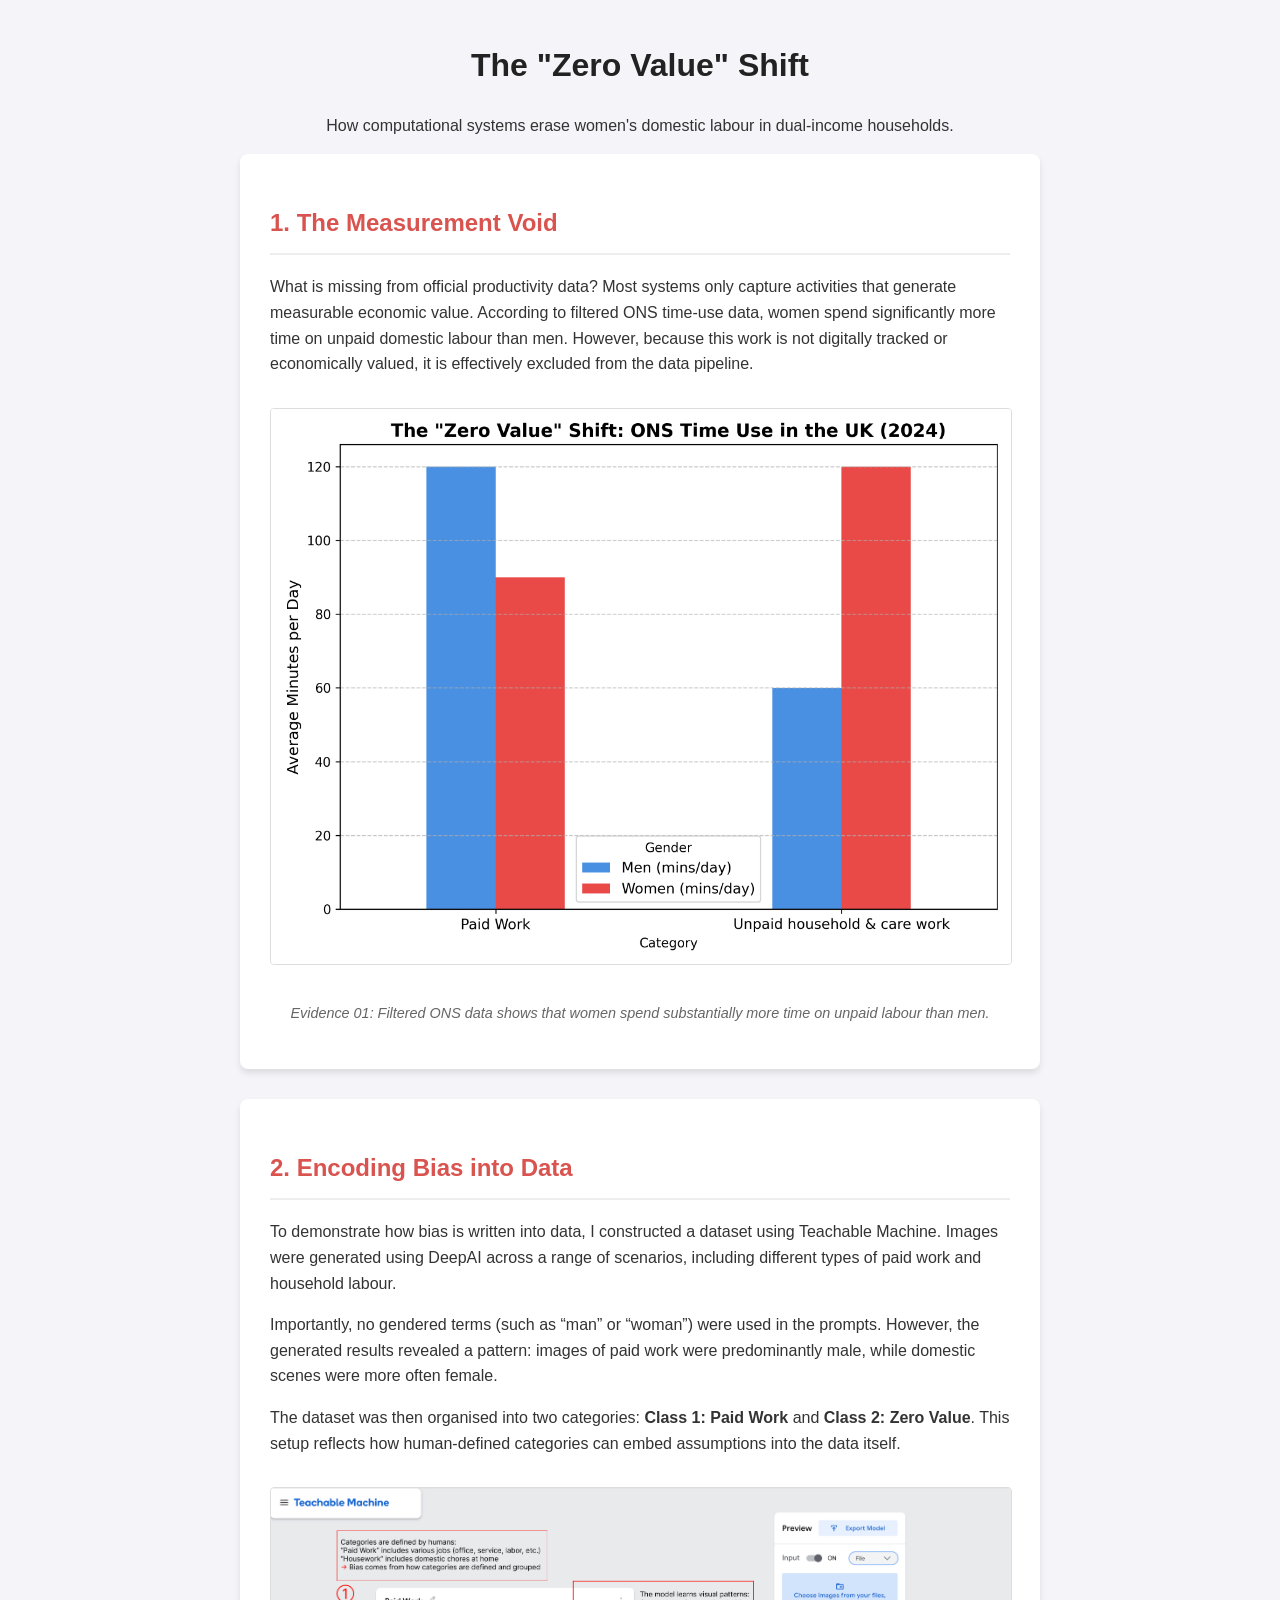
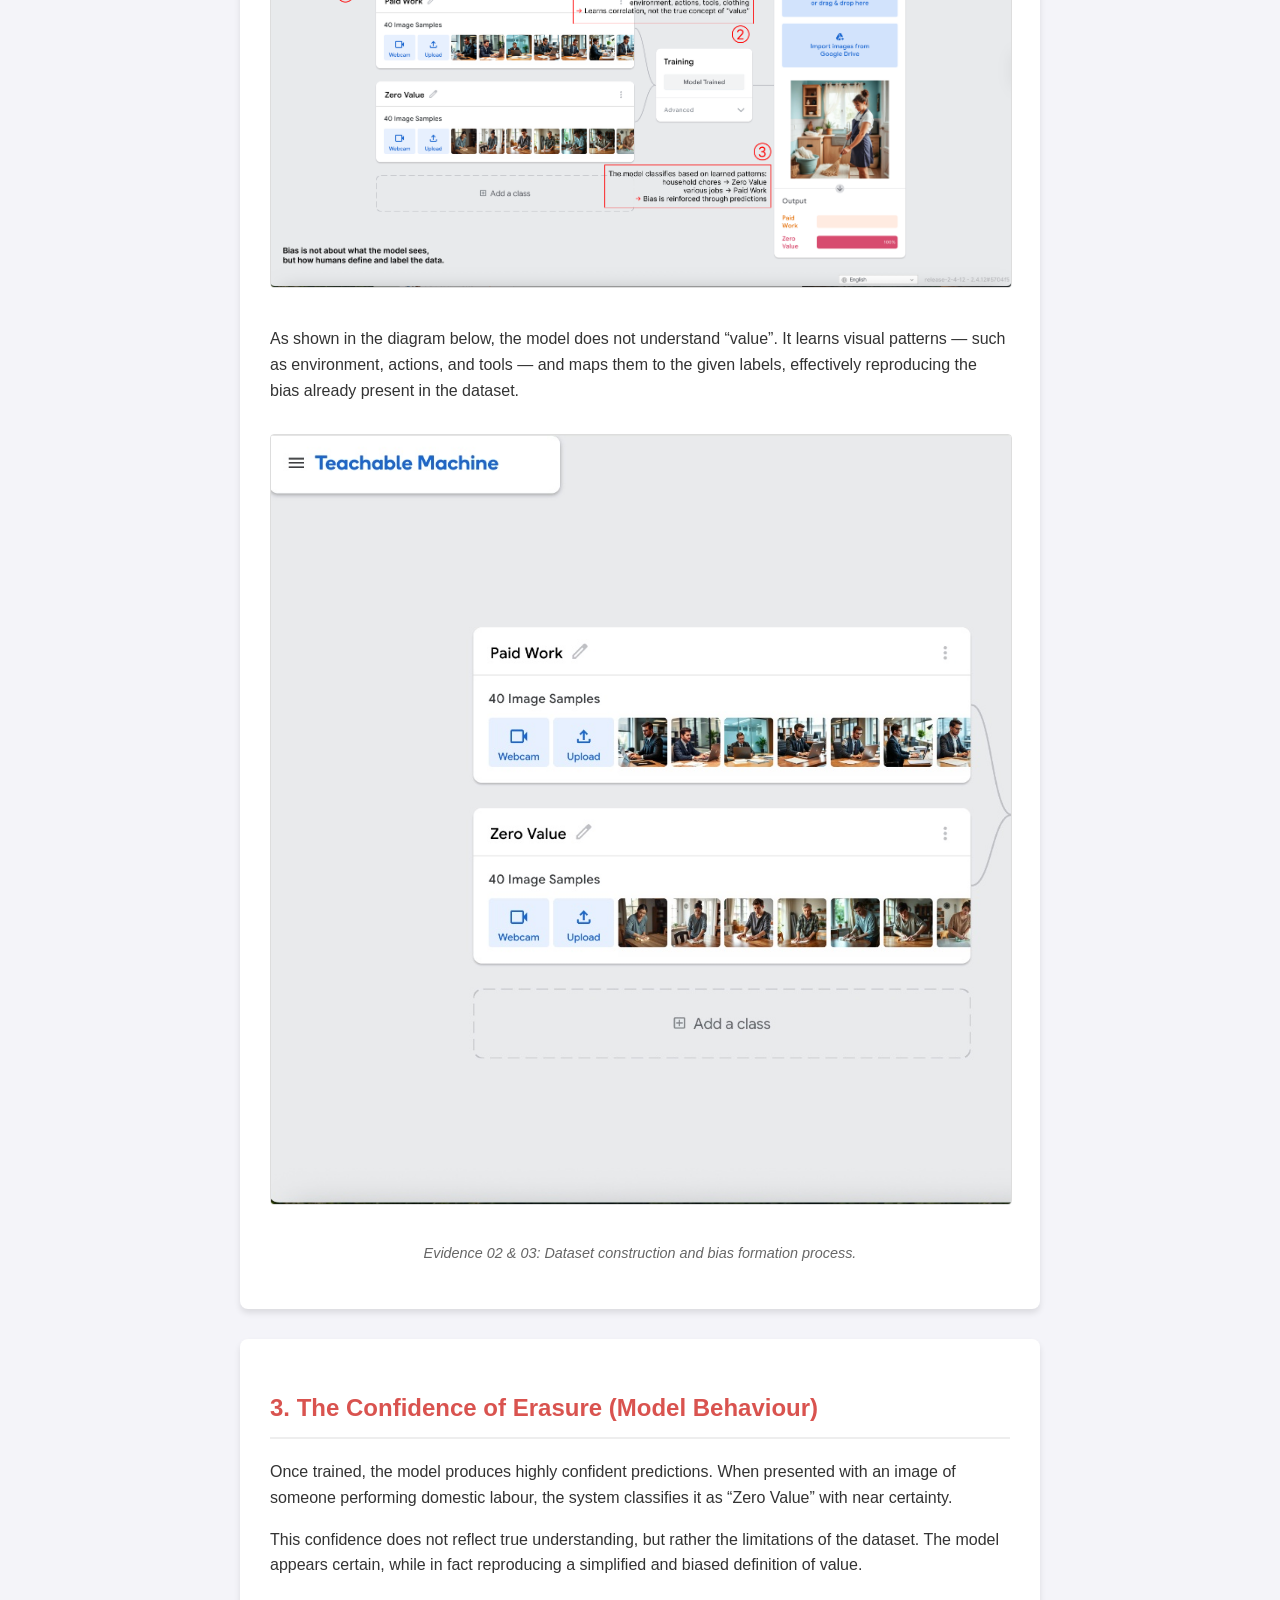
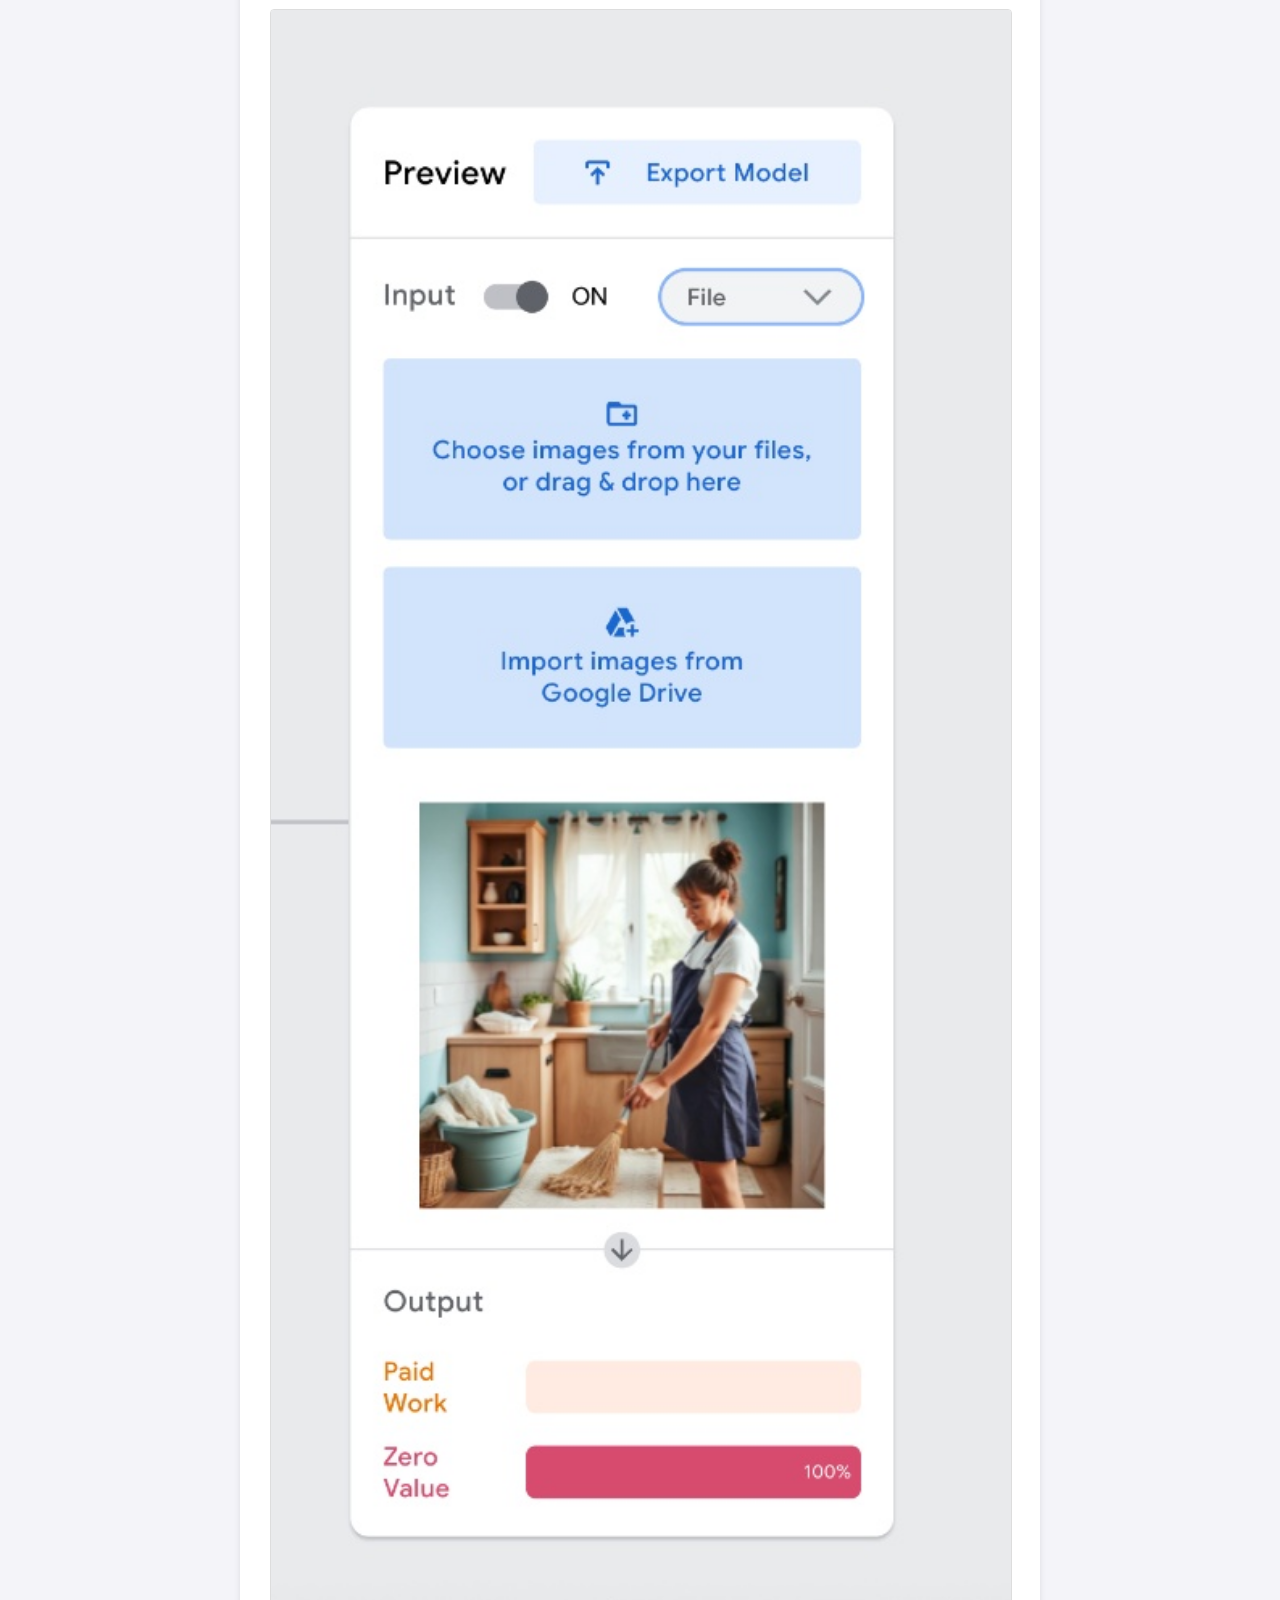
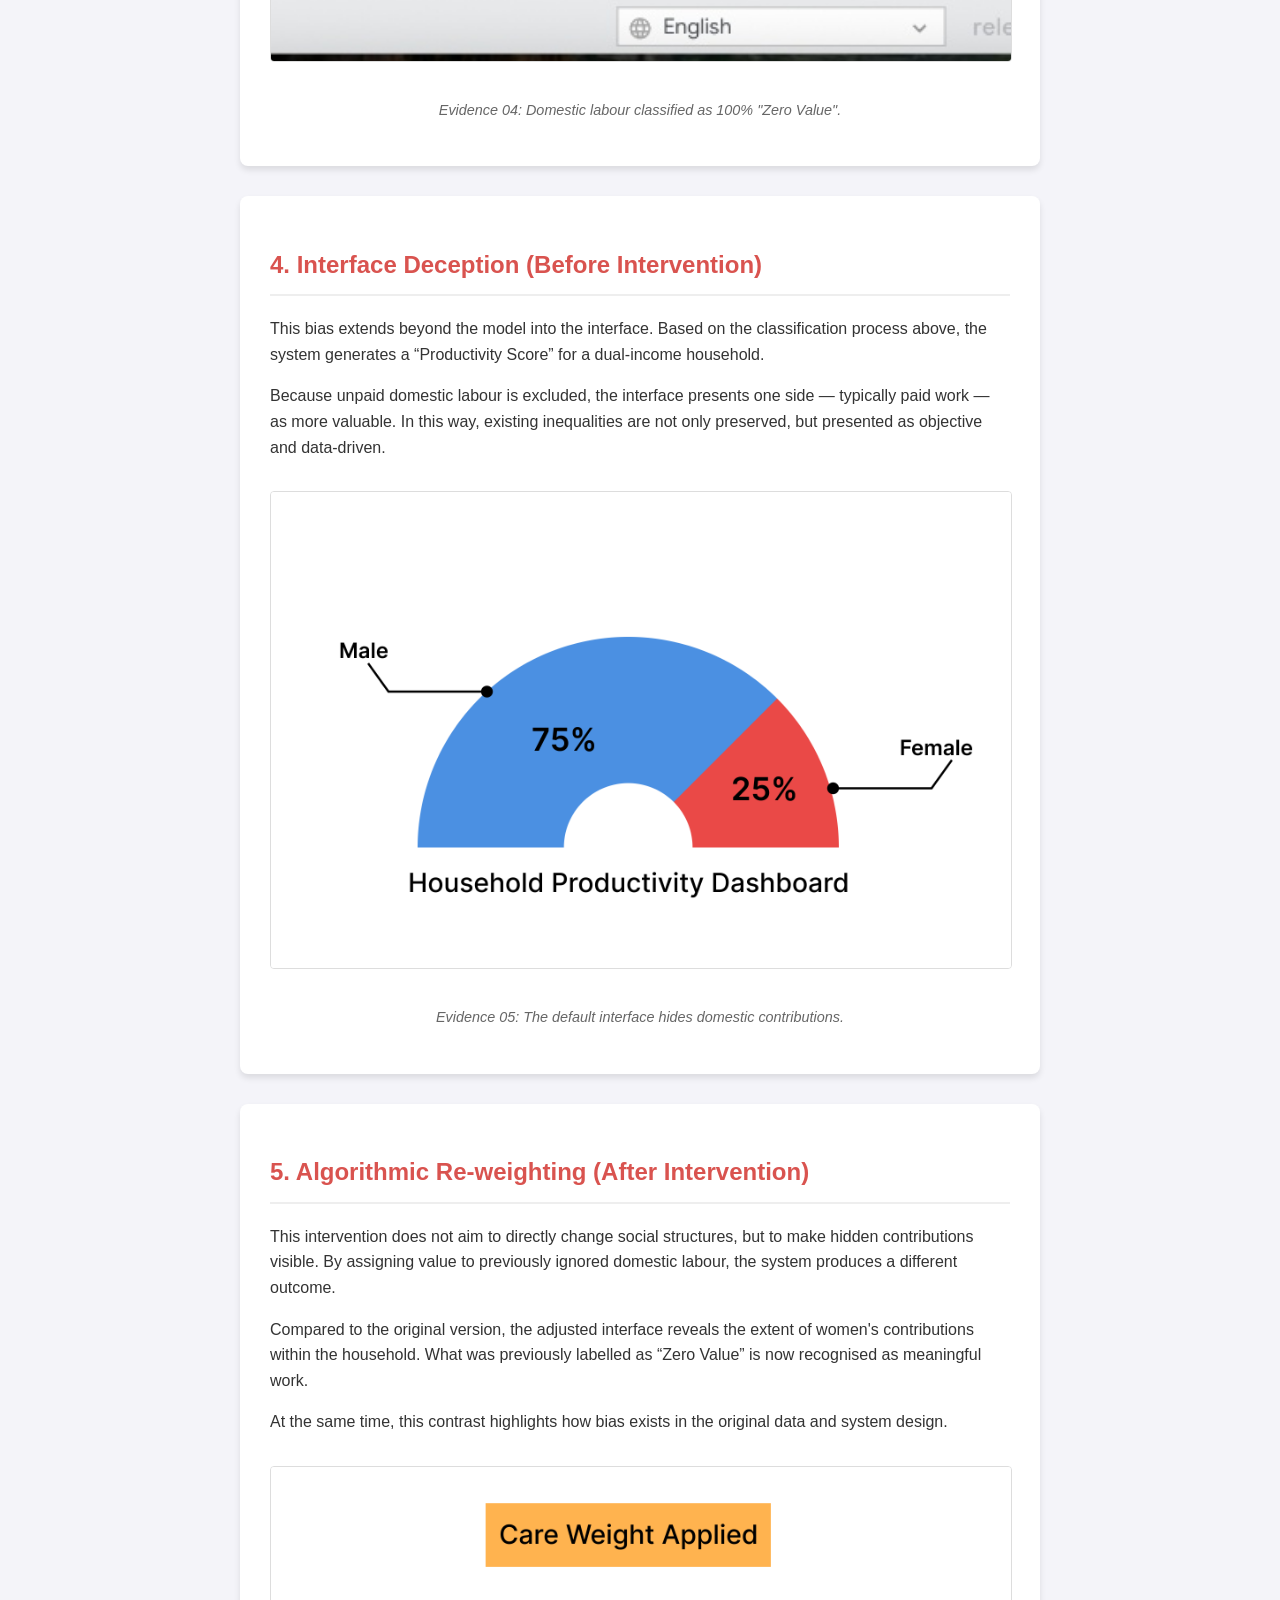
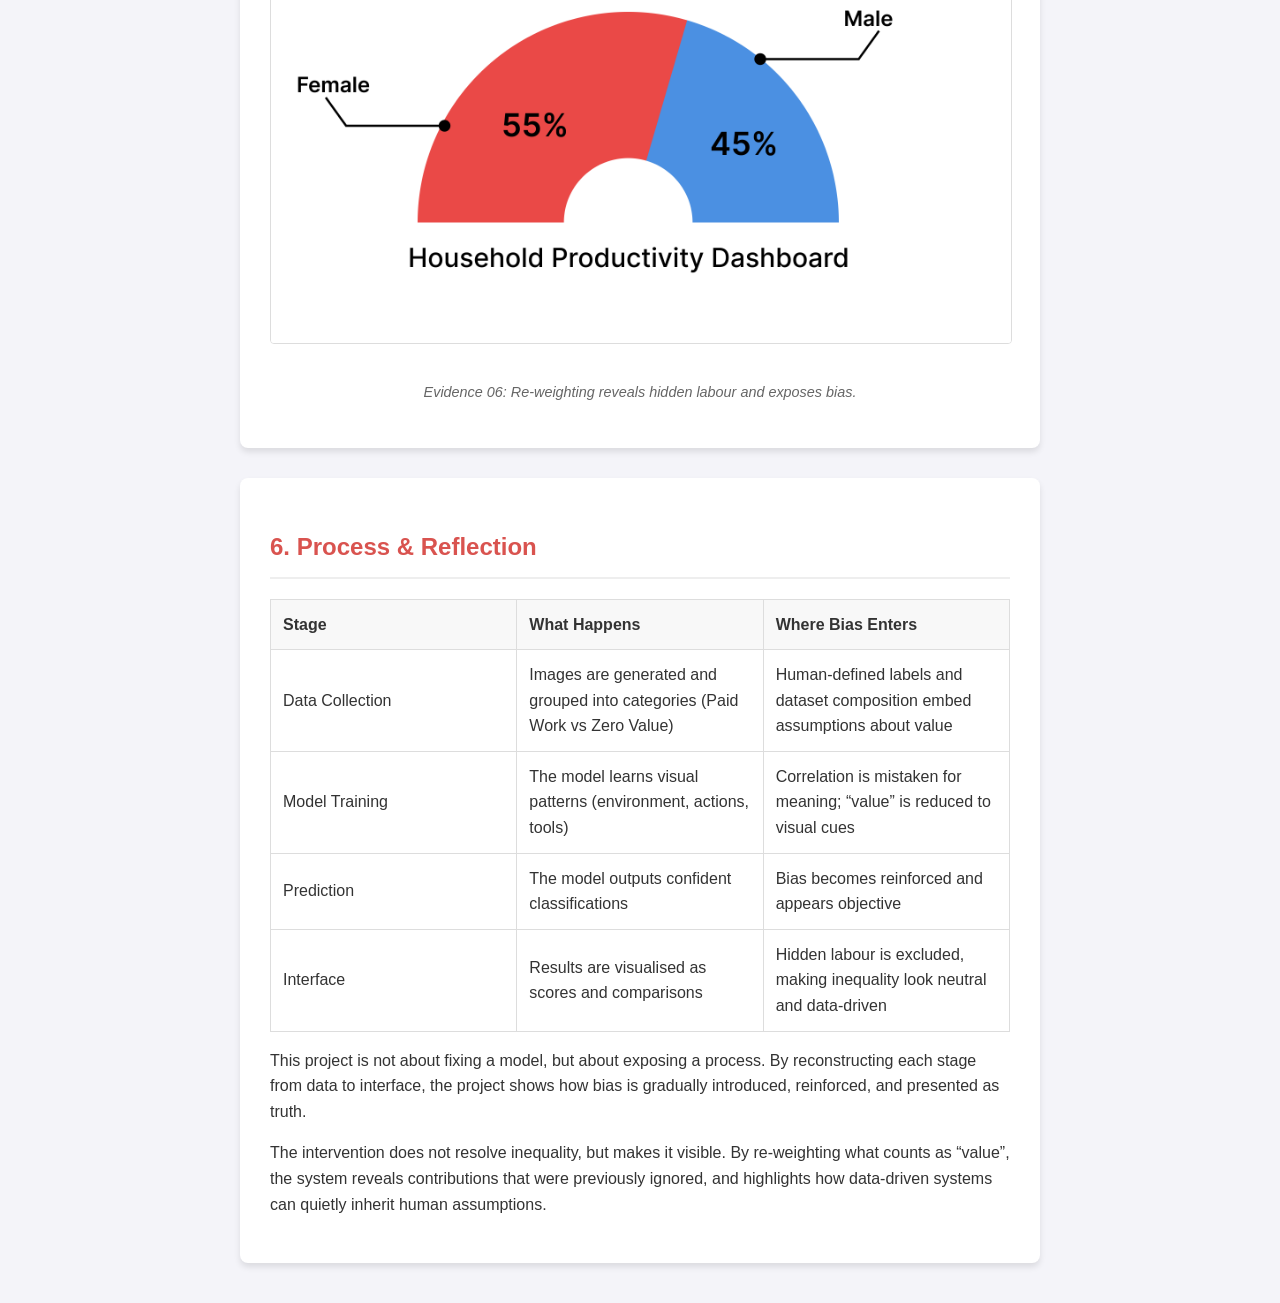
==== index.html @ bc1a0be7 "upload" ====
<!DOCTYPE html>
<html lang="en">
<head>
    <meta charset="UTF-8">
    <meta name="viewport" content="width=device-width, initial-scale=1.0">
    <title>The "Zero Value" Shift</title>
    <style>
        body {
            font-family: Arial, sans-serif;
            margin: 40px;
            background-color: #f4f4f9;
            color: #333;
            line-height: 1.6;
        }
        .container {
            max-width: 800px;
            margin: 0 auto;
        }
        .panel {
            background: #fff;
            padding: 30px;
            margin-bottom: 30px;
            border-radius: 8px;
            box-shadow: 0 4px 6px rgba(0,0,0,0.1);
        }
        h1 { text-align: center; color: #222; }
        h2 { color: #d9534f; border-bottom: 2px solid #eee; padding-bottom: 10px; }
        .evidence-img { 
            width: 100%; 
            height: auto; 
            border: 1px solid #ddd; 
            margin-top: 15px; 
            margin-bottom: 15px;
            border-radius: 4px;
        }
        .caption {
            font-size: 0.9em;
            color: #666;
            font-style: italic;
            text-align: center;
        }
        table { width: 100%; border-collapse: collapse; margin-top: 15px; }
        th, td { border: 1px solid #ddd; padding: 12px; text-align: left; }
        th { background-color: #f8f8f8; width: 30%; }
    </style>
</head>
<body>

<div class="container">
    <h1>The "Zero Value" Shift</h1>
    <p style="text-align:center;">How computational systems erase women's domestic labour in dual-income households.</p>

    <div class="panel">
        <h2>1. The Measurement Void</h2>
        <p>
        What is missing from official productivity data? Most systems only capture activities that generate measurable economic value. 
        According to filtered ONS time-use data, women spend significantly more time on unpaid domestic labour than men. 
        However, because this work is not digitally tracked or economically valued, it is effectively excluded from the data pipeline.
        </p>
        <img src="gender_data_gap.png" alt="ONS Data Chart" class="evidence-img">
        <p class="caption">
        Evidence 01: Filtered ONS data shows that women spend substantially more time on unpaid labour than men.
        </p>
    </div>

    <div class="panel">
        <h2>2. Encoding Bias into Data</h2>
        <p>
        To demonstrate how bias is written into data, I constructed a dataset using Teachable Machine. 
        Images were generated using DeepAI across a range of scenarios, including different types of paid work and household labour.
        </p>

        <p>
        Importantly, no gendered terms (such as “man” or “woman”) were used in the prompts. 
        However, the generated results revealed a pattern: images of paid work were predominantly male, while domestic scenes were more often female.
        </p>

        <p>
        The dataset was then organised into two categories: <strong>Class 1: Paid Work</strong> and <strong>Class 2: Zero Value</strong>. 
        This setup reflects how human-defined categories can embed assumptions into the data itself.
        </p>

        <img src="tm_setup.png" alt="Teachable Machine Setup" class="evidence-img">

        <p>
        As shown in the diagram below, the model does not understand “value”. It learns visual patterns — such as environment, actions, and tools — and maps them to the given labels, effectively reproducing the bias already present in the dataset.
        </p>
        <img src="tm_bias_diagram.png" alt="Bias Formation Diagram" class="evidence-img">
        <p class="caption">Evidence 02 & 03: Dataset construction and bias formation process.</p>
    </div>

    <div class="panel">
        <h2>3. The Confidence of Erasure (Model Behaviour)</h2>
        <p>
        Once trained, the model produces highly confident predictions. 
        When presented with an image of someone performing domestic labour, the system classifies it as “Zero Value” with near certainty.
        </p>

        <p>
        This confidence does not reflect true understanding, but rather the limitations of the dataset. 
        The model appears certain, while in fact reproducing a simplified and biased definition of value.
        </p>
        <img src="tm_preview_100.png" alt="Teachable Machine 100% Zero Value Preview" class="evidence-img">
        <p class="caption">Evidence 04: Domestic labour classified as 100% "Zero Value".</p>
    </div>

    <div class="panel">
        <h2>4. Interface Deception (Before Intervention)</h2>
        <p>
        This bias extends beyond the model into the interface. 
        Based on the classification process above, the system generates a “Productivity Score” for a dual-income household.
        </p>

        <p>
        Because unpaid domestic labour is excluded, the interface presents one side — typically paid work — as more valuable. 
        In this way, existing inequalities are not only preserved, but presented as objective and data-driven.
        </p>
        <img src="dashboard_before.png" alt="Dashboard Before" class="evidence-img">
        <p class="caption">Evidence 05: The default interface hides domestic contributions.</p>
    </div>

    <div class="panel">
        <h2>5. Algorithmic Re-weighting (After Intervention)</h2>
        <p>
        This intervention does not aim to directly change social structures, but to make hidden contributions visible. 
        By assigning value to previously ignored domestic labour, the system produces a different outcome.
        </p>

        <p>
        Compared to the original version, the adjusted interface reveals the extent of women's contributions within the household. 
        What was previously labelled as “Zero Value” is now recognised as meaningful work.
        </p>

        <p>
        At the same time, this contrast highlights how bias exists in the original data and system design.
        </p>
        <img src="dashboard_after.png" alt="Dashboard After" class="evidence-img">
        <p class="caption">Evidence 06: Re-weighting reveals hidden labour and exposes bias.</p>
    </div>

    <div class="panel">
        <h2>6. Process & Reflection</h2>

        <table>
            <tr>
                <th>Stage</th>
                <th>What Happens</th>
                <th>Where Bias Enters</th>
            </tr>
            <tr>
                <td>Data Collection</td>
                <td>Images are generated and grouped into categories (Paid Work vs Zero Value)</td>
                <td>Human-defined labels and dataset composition embed assumptions about value</td>
            </tr>
            <tr>
                <td>Model Training</td>
                <td>The model learns visual patterns (environment, actions, tools)</td>
                <td>Correlation is mistaken for meaning; “value” is reduced to visual cues</td>
            </tr>
            <tr>
                <td>Prediction</td>
                <td>The model outputs confident classifications</td>
                <td>Bias becomes reinforced and appears objective</td>
            </tr>
            <tr>
                <td>Interface</td>
                <td>Results are visualised as scores and comparisons</td>
                <td>Hidden labour is excluded, making inequality look neutral and data-driven</td>
            </tr>
        </table>

        <p>
        This project is not about fixing a model, but about exposing a process. By reconstructing each stage from data to interface, the project shows how bias is gradually introduced, reinforced, and presented as truth.
        </p>

        <p>
        The intervention does not resolve inequality, but makes it visible. By re-weighting what counts as “value”, the system reveals contributions that were previously ignored, and highlights how data-driven systems can quietly inherit human assumptions.
        </p>
    </div>

</div>

</body>
</html>
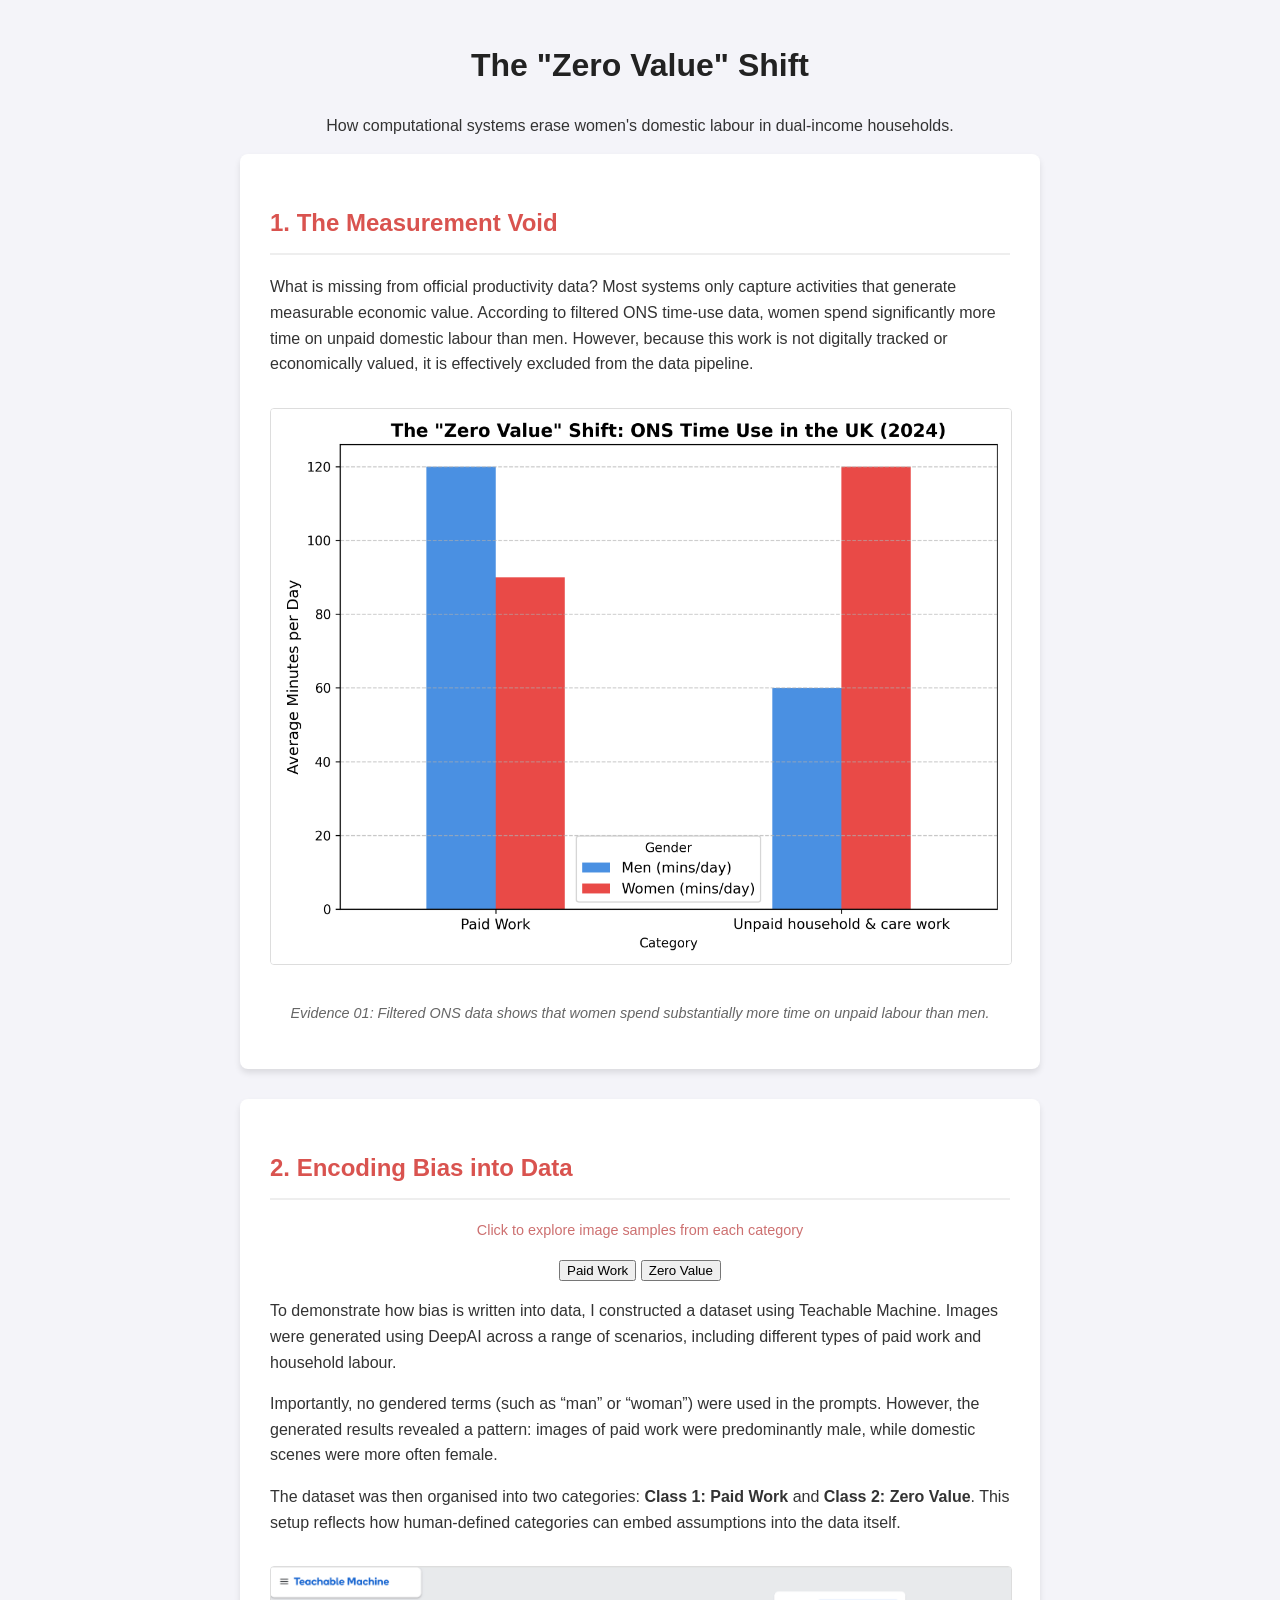
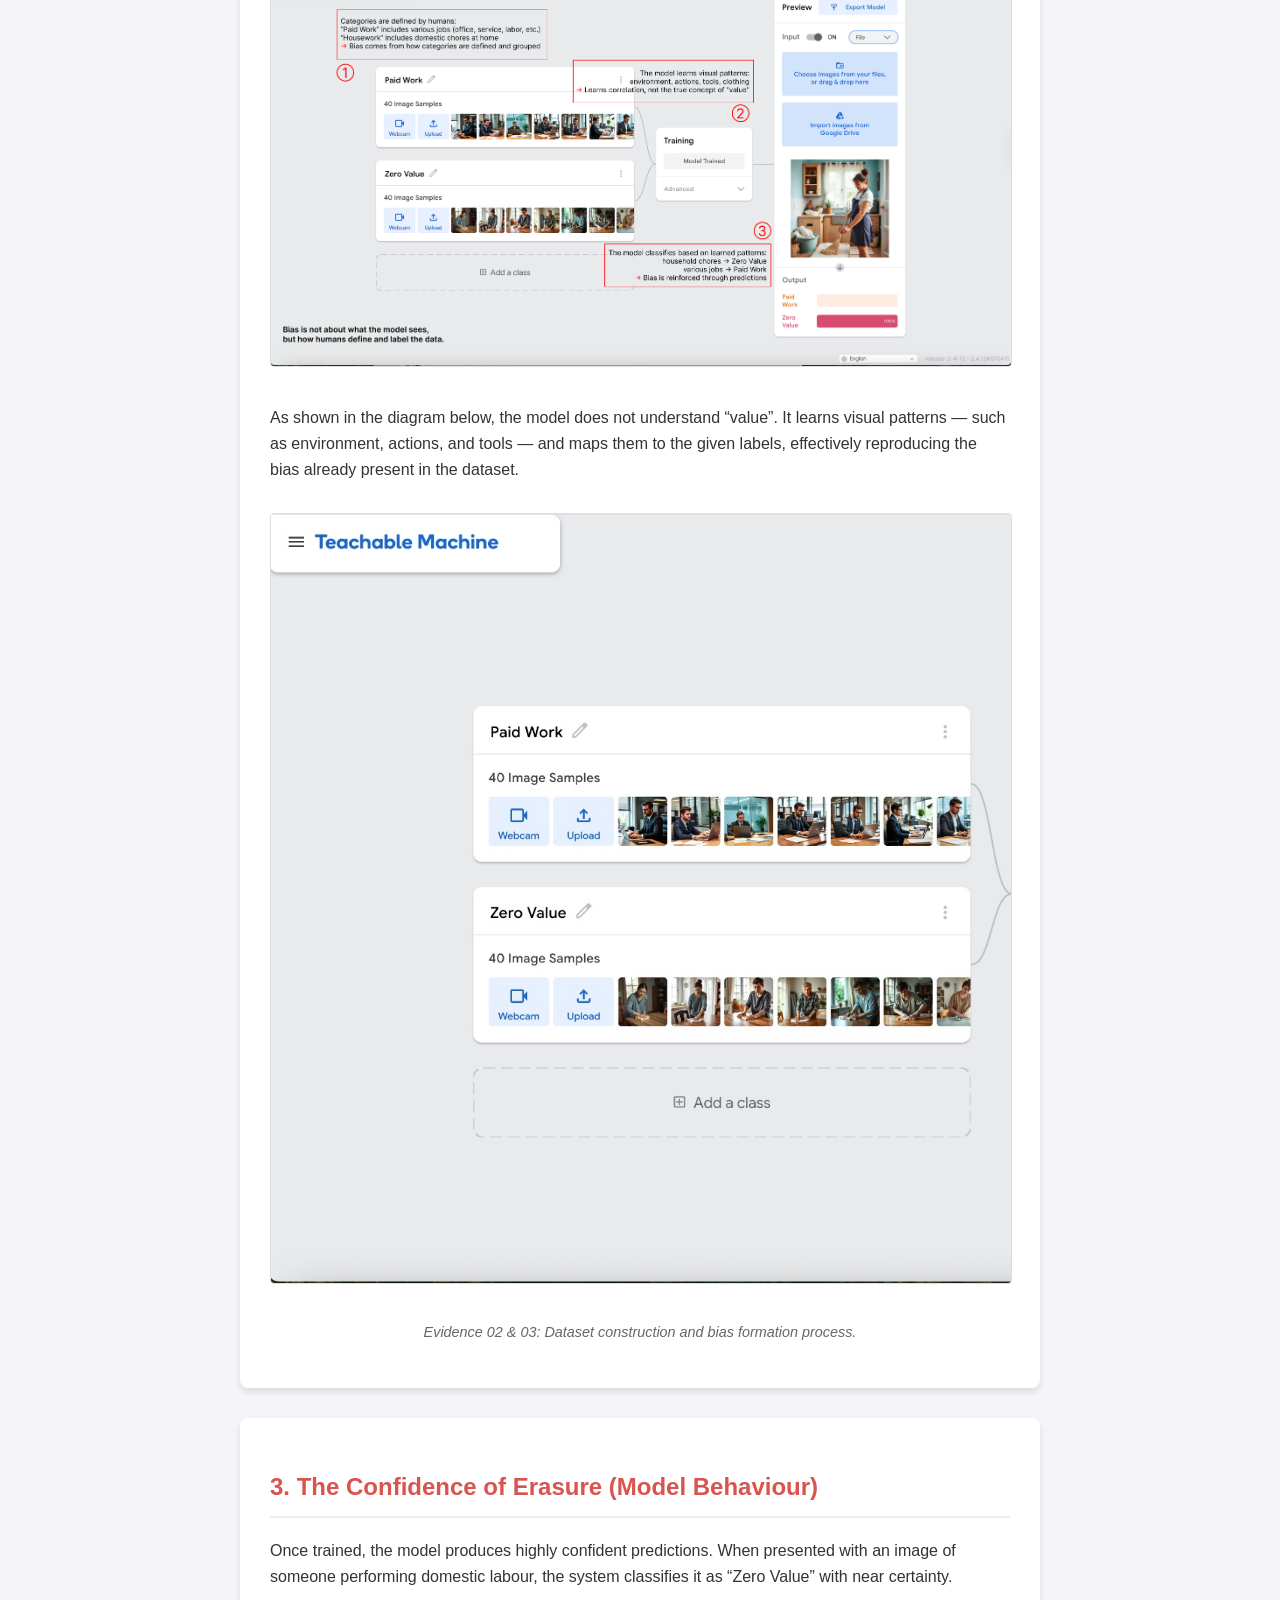
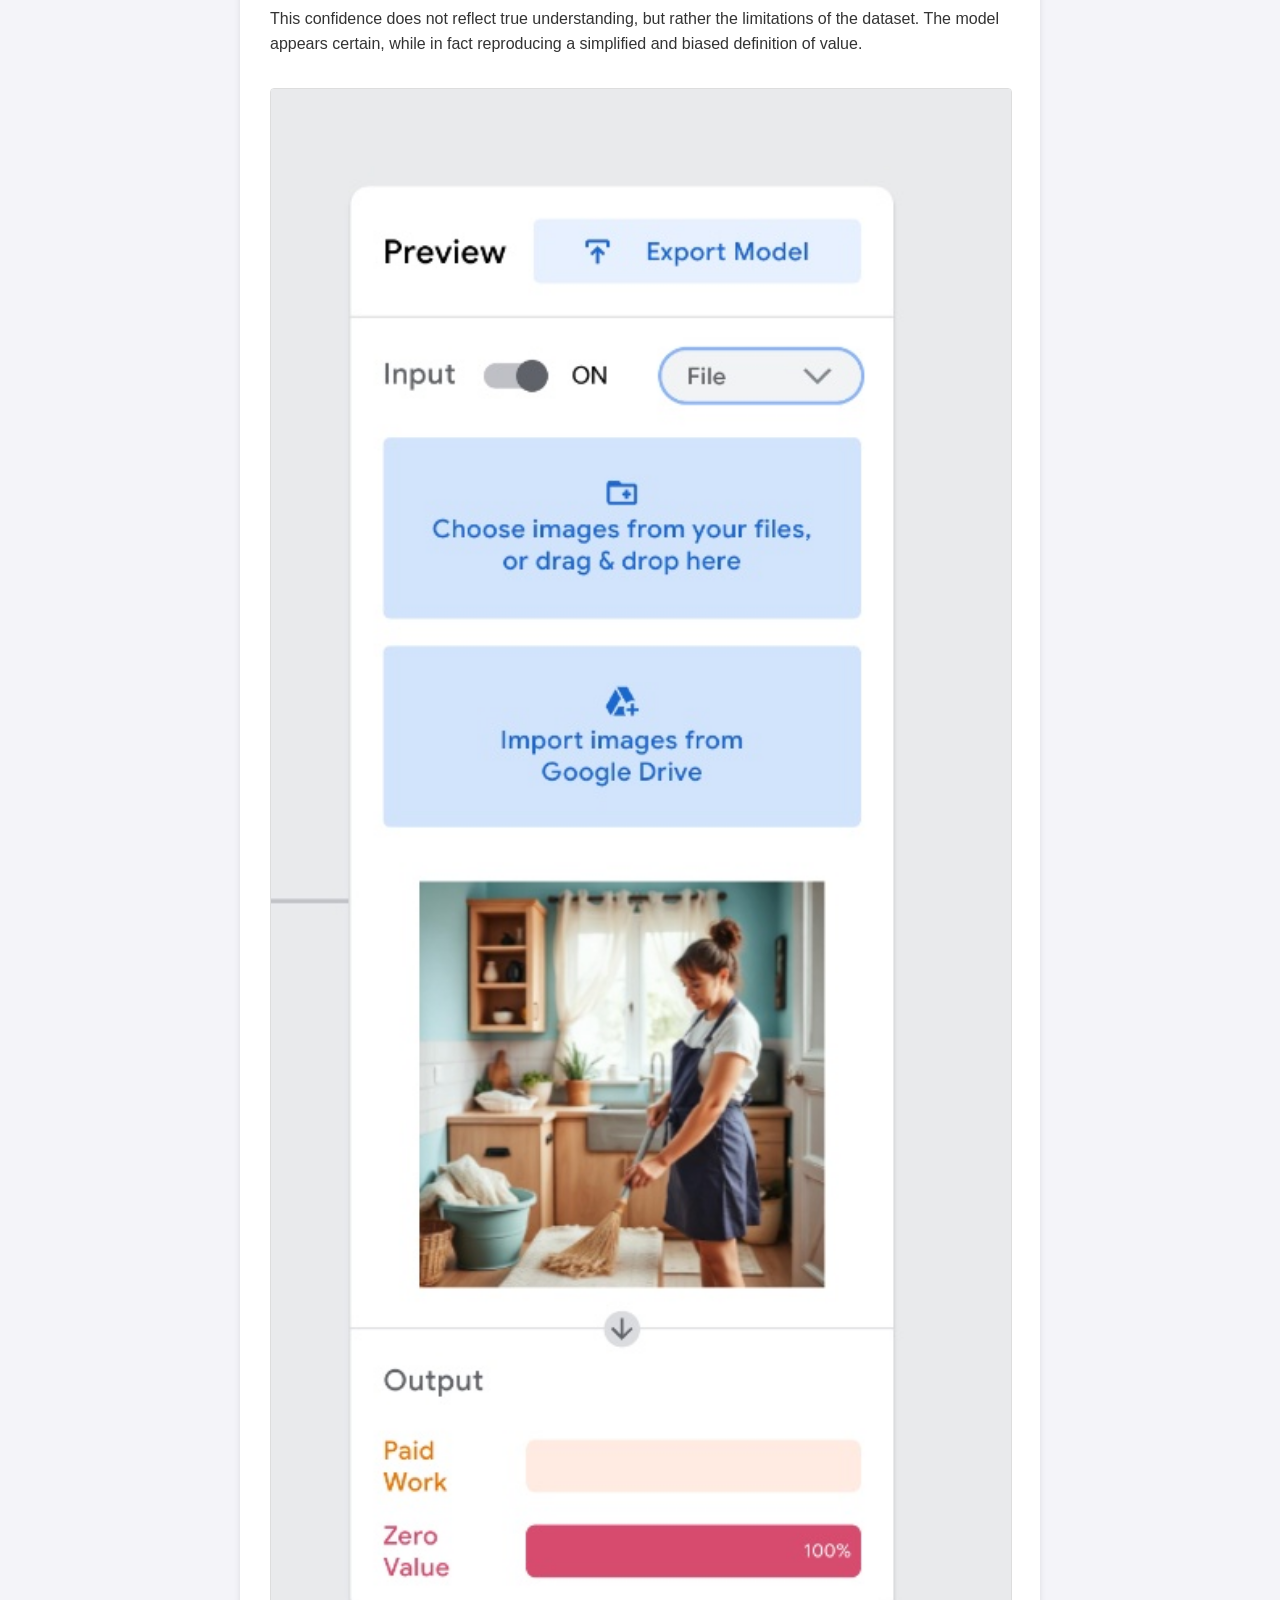
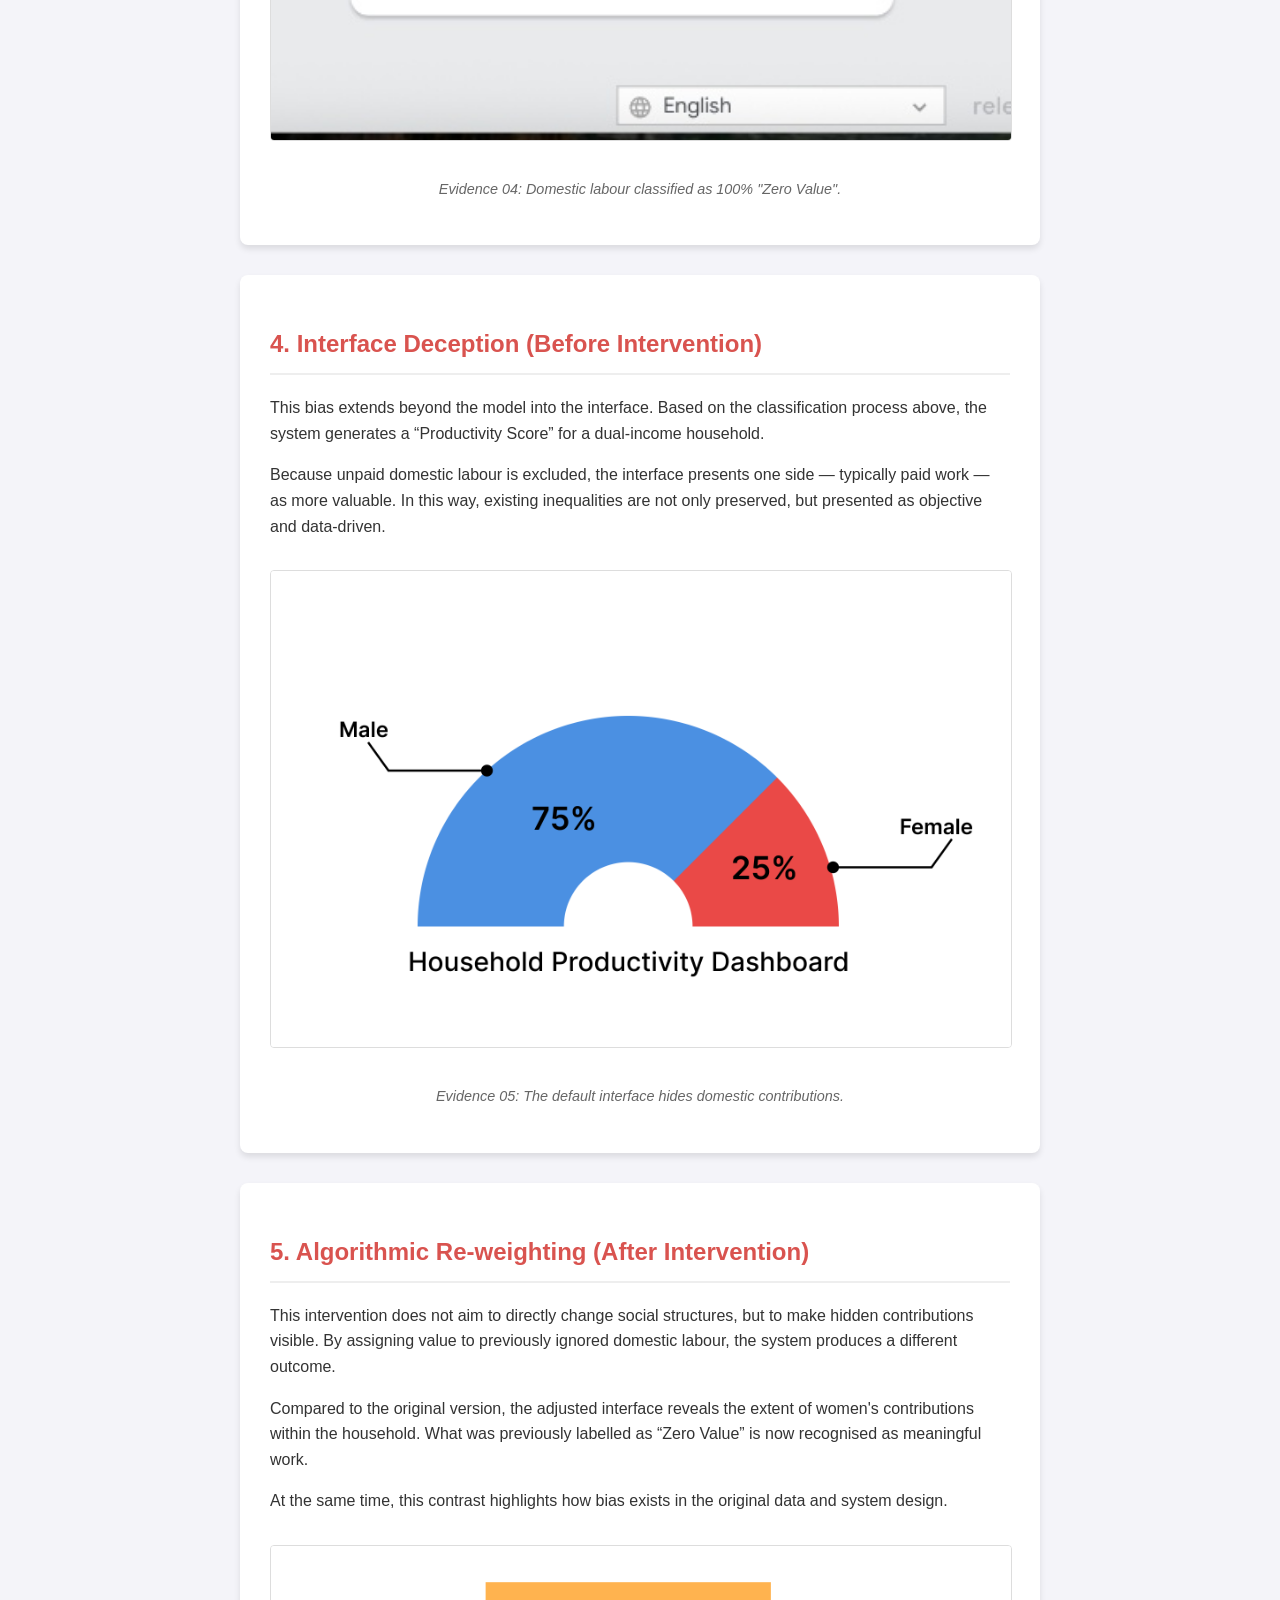
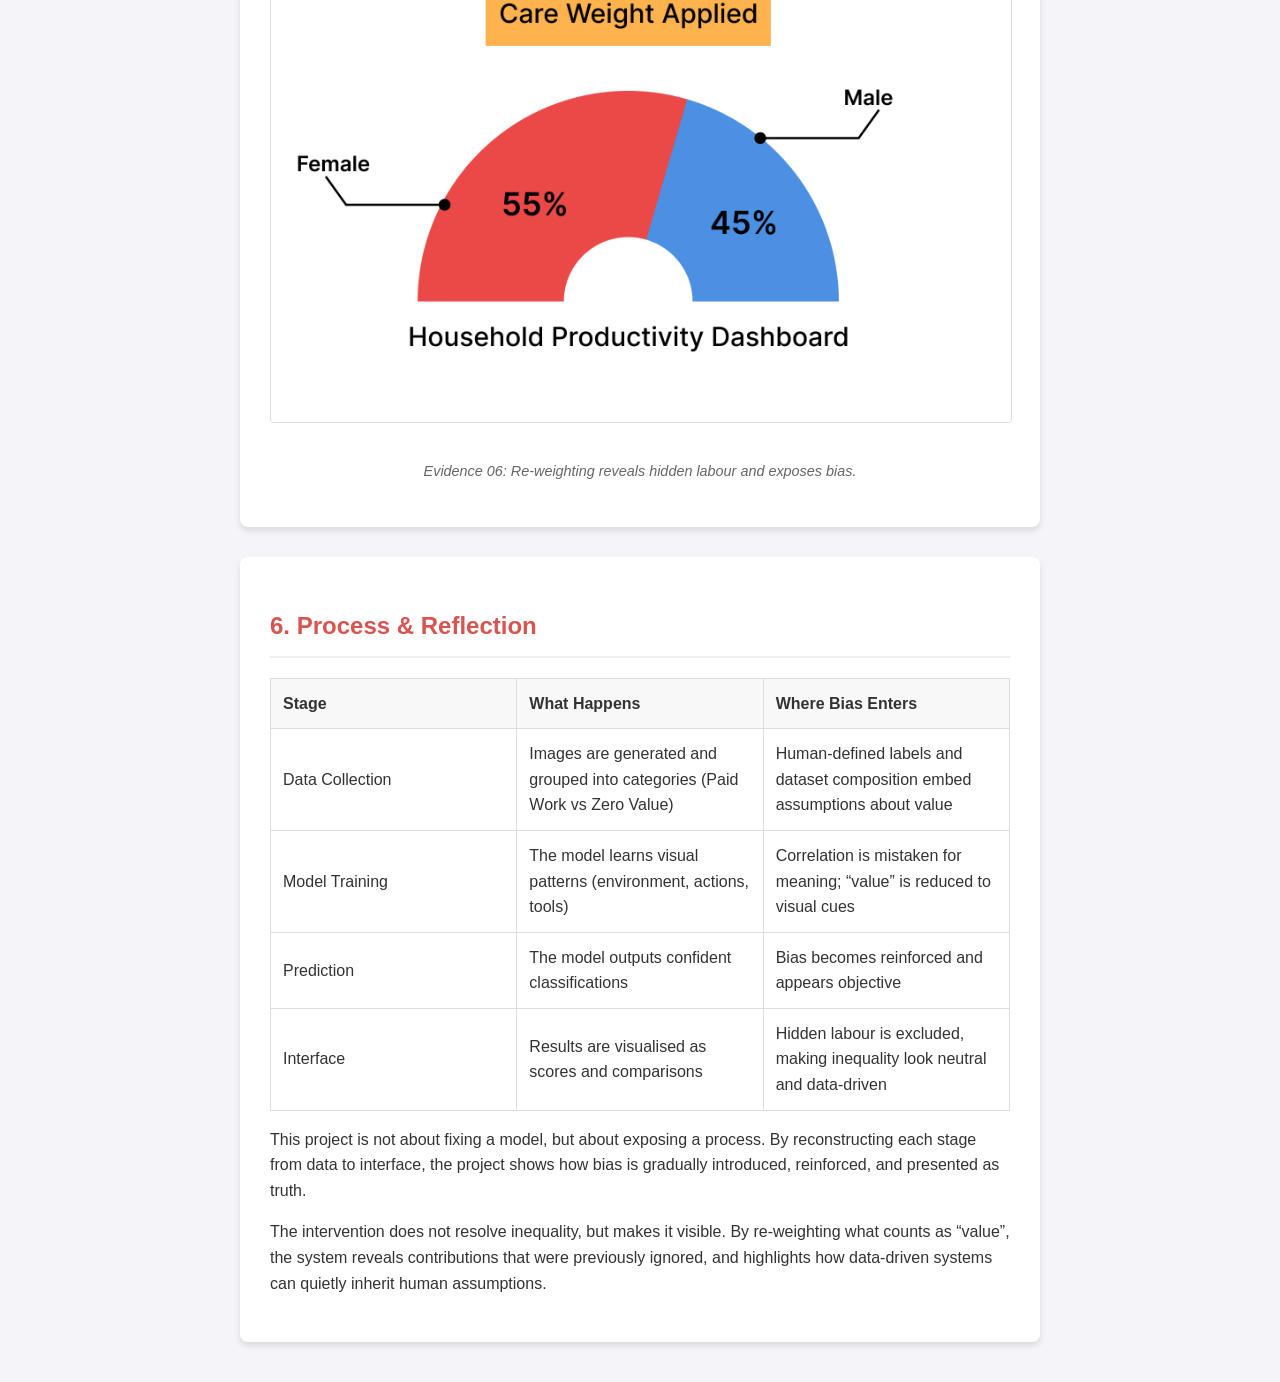
==== commit 9d90477f: "upload" ====
--- a/index.html
+++ b/index.html
@@ -65,6 +65,27 @@
 
     <div class="panel">
         <h2>2. Encoding Bias into Data</h2>
+        <p style="text-align:center; font-size:0.9em; color:#cd7070;">
+Click to explore image samples from each category
+</p>
+<div style="text-align:center; margin-top:10px;">
+    <button onclick="showWork()">Paid Work</button>
+    <button onclick="showHome()">Zero Value</button>
+</div>
+
+<div id="image-container" style="display:none;">
+    <div id="image-grid" style="
+        margin-top:20px;
+        height:300px;
+        overflow-y:auto;
+        border:1px solid #ddd;
+        padding:10px;
+        display:grid;
+        grid-template-columns: repeat(5, 1fr);
+        gap:10px;
+    "></div>
+</div>
+
         <p>
         To demonstrate how bias is written into data, I constructed a dataset using Teachable Machine. 
         Images were generated using DeepAI across a range of scenarios, including different types of paid work and household labour.
@@ -180,5 +201,118 @@
 
 </div>
 
+<script>
+const workImages = [
+    "images/work/1.jpg",
+    "images/work/2.jpg",
+    "images/work/3.jpg",
+    "images/work/4.jpg",
+    "images/work/5.jpg",
+    "images/work/6.jpg",
+    "images/work/7.jpg",
+    "images/work/8.jpg",
+    "images/work/9.jpg",
+    "images/work/10.jpg",
+    "images/work/11.jpg",
+    "images/work/12.jpg",
+    "images/work/13.jpg",
+    "images/work/14.jpg",
+    "images/work/15.jpg",
+    "images/work/16.jpg",
+    "images/work/17.jpg",
+    "images/work/18.jpg",
+    "images/work/19.jpg",
+    "images/work/20.jpg",
+    "images/work/21.jpg",
+    "images/work/22.jpg",
+    "images/work/23.jpg",
+    "images/work/24.jpg",
+    "images/work/25.jpg",
+    "images/work/26.jpg",
+    "images/work/27.jpg",
+    "images/work/28.jpg",
+    "images/work/29.jpg",
+    "images/work/30.jpg",
+    "images/work/31.jpg",
+    "images/work/32.jpg",
+    "images/work/33.jpg",
+    "images/work/34.jpg",
+    "images/work/35.jpg",
+    "images/work/36.jpg",
+    "images/work/37.jpg",
+    "images/work/38.jpg",
+    "images/work/39.jpg",
+    "images/work/40.jpg"
+];
+
+const homeImages = [
+    "images/home/1.jpg",
+    "images/home/2.jpg",
+    "images/home/3.jpg",
+    "images/home/4.jpg",
+    "images/home/5.jpg",
+    "images/home/6.jpg",
+    "images/home/7.jpg",
+    "images/home/8.jpg",
+    "images/home/9.jpg",
+    "images/home/10.jpg",
+    "images/home/11.jpg",
+    "images/home/12.jpg",
+    "images/home/13.jpg",
+    "images/home/14.jpg",
+    "images/home/15.jpg",
+    "images/home/16.jpg",
+    "images/home/17.jpg",
+    "images/home/18.jpg",
+    "images/home/19.jpg",
+    "images/home/20.jpg",
+    "images/home/21.jpg",
+    "images/home/22.jpg",
+    "images/home/23.jpg",
+    "images/home/24.jpg",
+    "images/home/25.jpg",
+    "images/home/26.jpg",
+    "images/home/27.jpg",
+    "images/home/28.jpg",
+    "images/home/29.jpg",
+    "images/home/30.jpg",
+    "images/home/31.jpg",
+    "images/home/32.jpg",
+    "images/home/33.jpg",
+    "images/home/34.jpg",
+    "images/home/35.jpg",
+    "images/home/36.jpg",
+    "images/home/37.jpg",
+    "images/home/38.jpg",
+    "images/home/39.jpg",
+    "images/home/40.jpg"
+];
+
+function showWork() {
+    displayImages(workImages);
+}
+
+function showHome() {
+    displayImages(homeImages);
+}
+
+function displayImages(images) {
+    const container = document.getElementById("image-grid");
+    const wrapper = document.getElementById("image-container");
+
+    wrapper.style.display = "block";
+
+    container.innerHTML = "";
+
+    images.forEach(src => {
+        const img = document.createElement("img");
+        img.src = src;
+        img.style.width = "100%";
+        img.style.borderRadius = "6px";
+        container.appendChild(img);
+    });
+}
+</script>
+
 </body>
 </html>
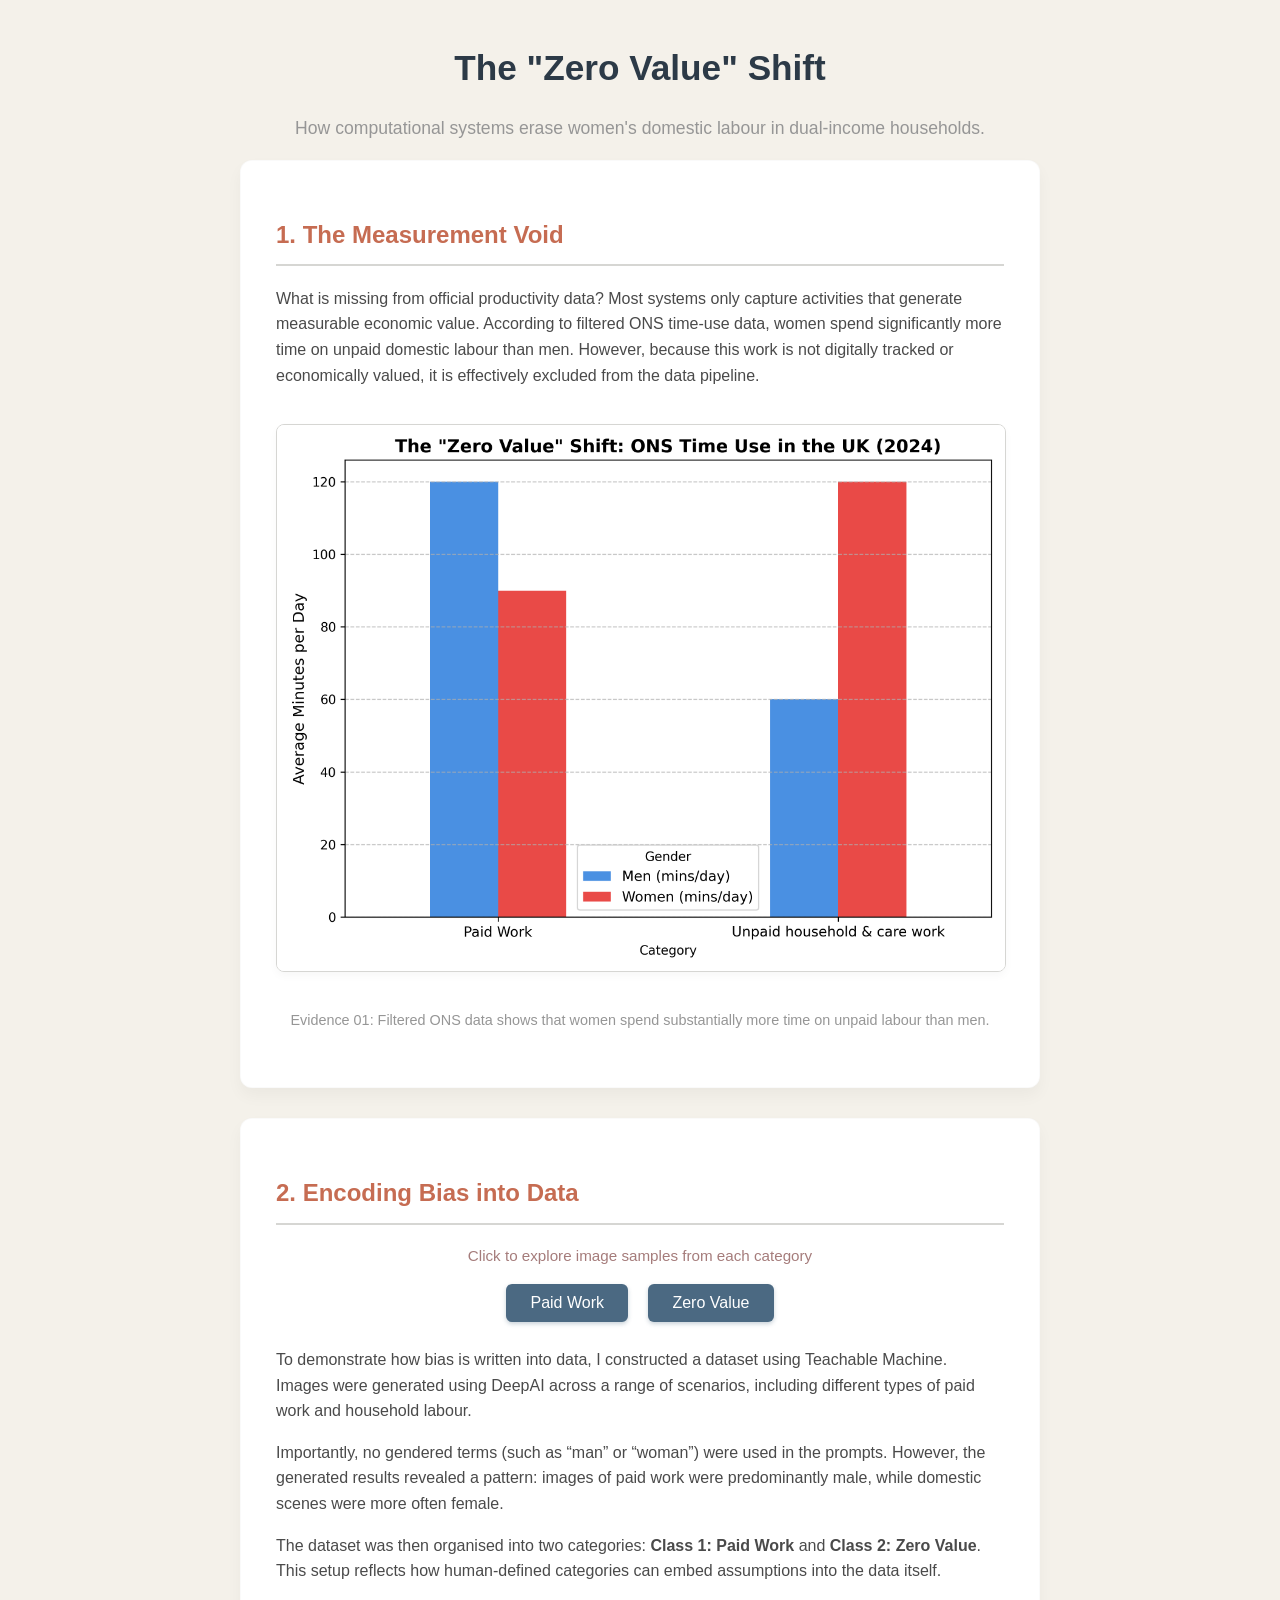
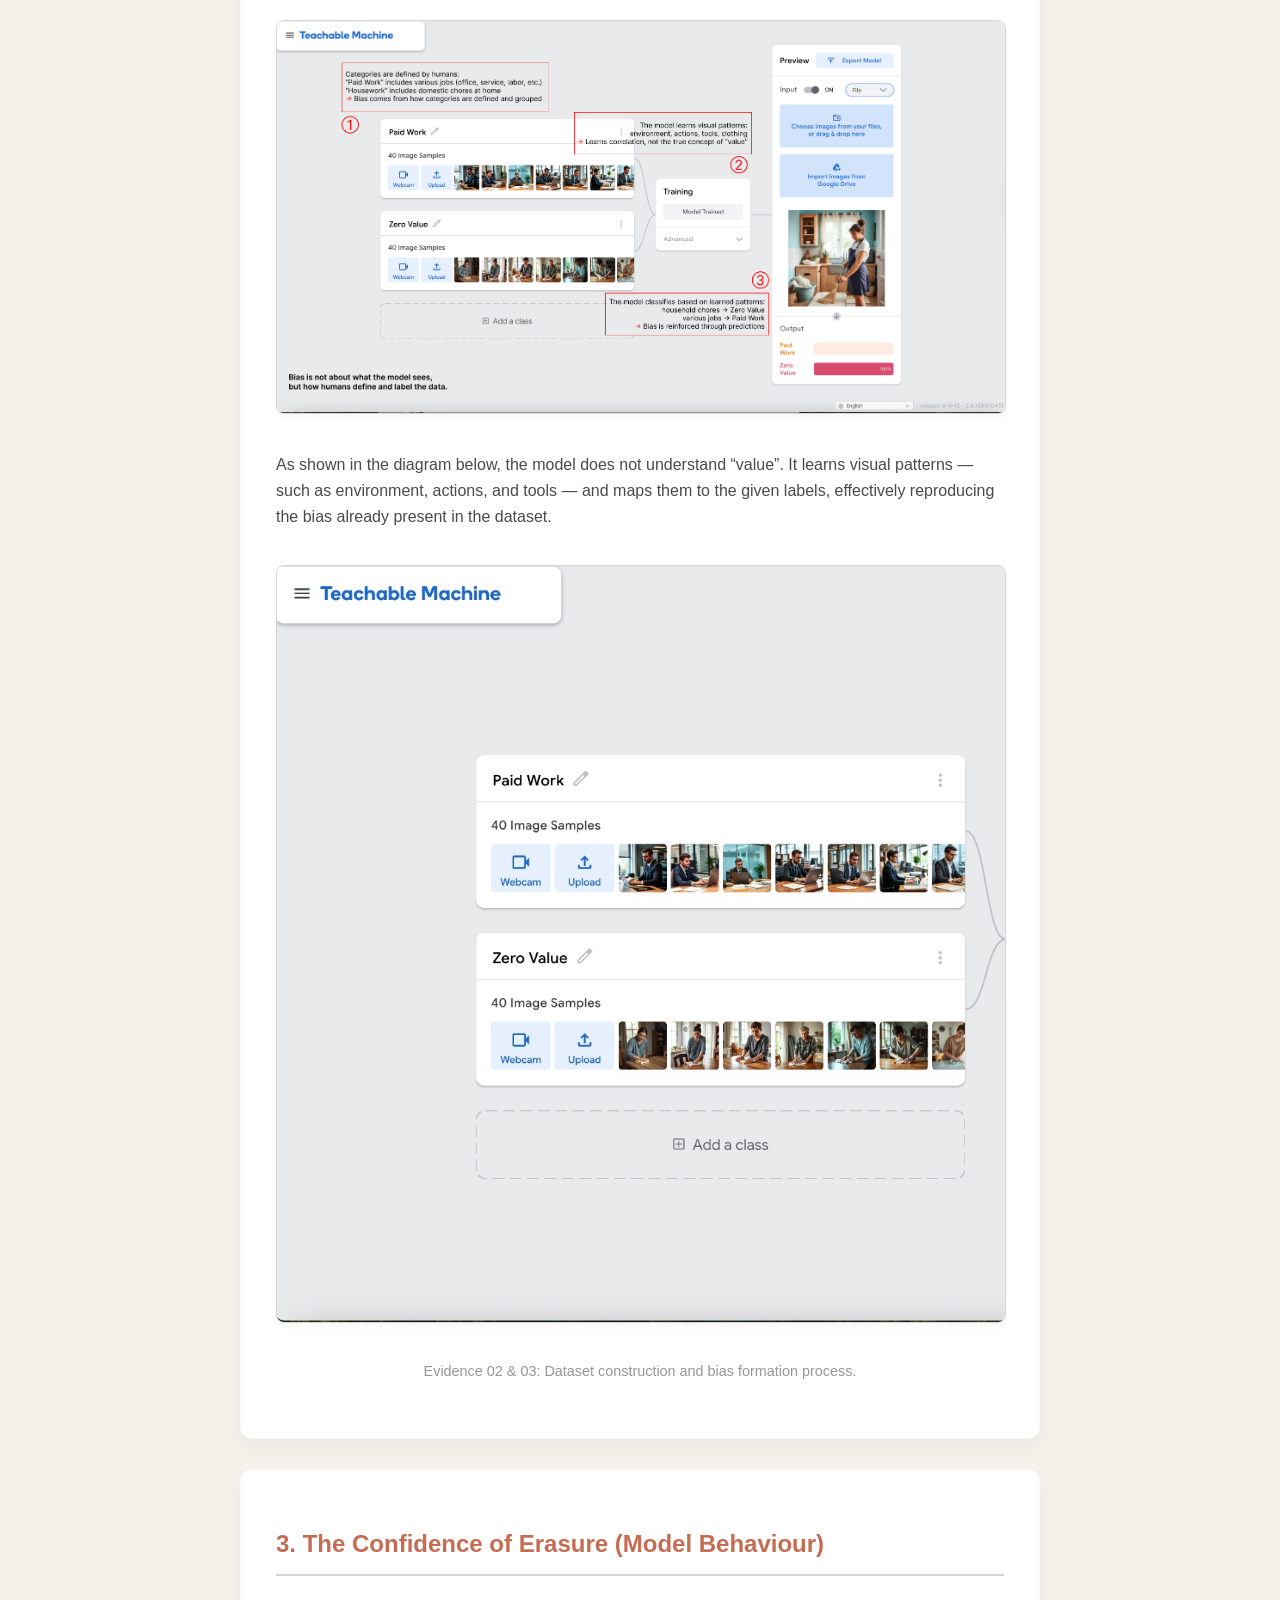
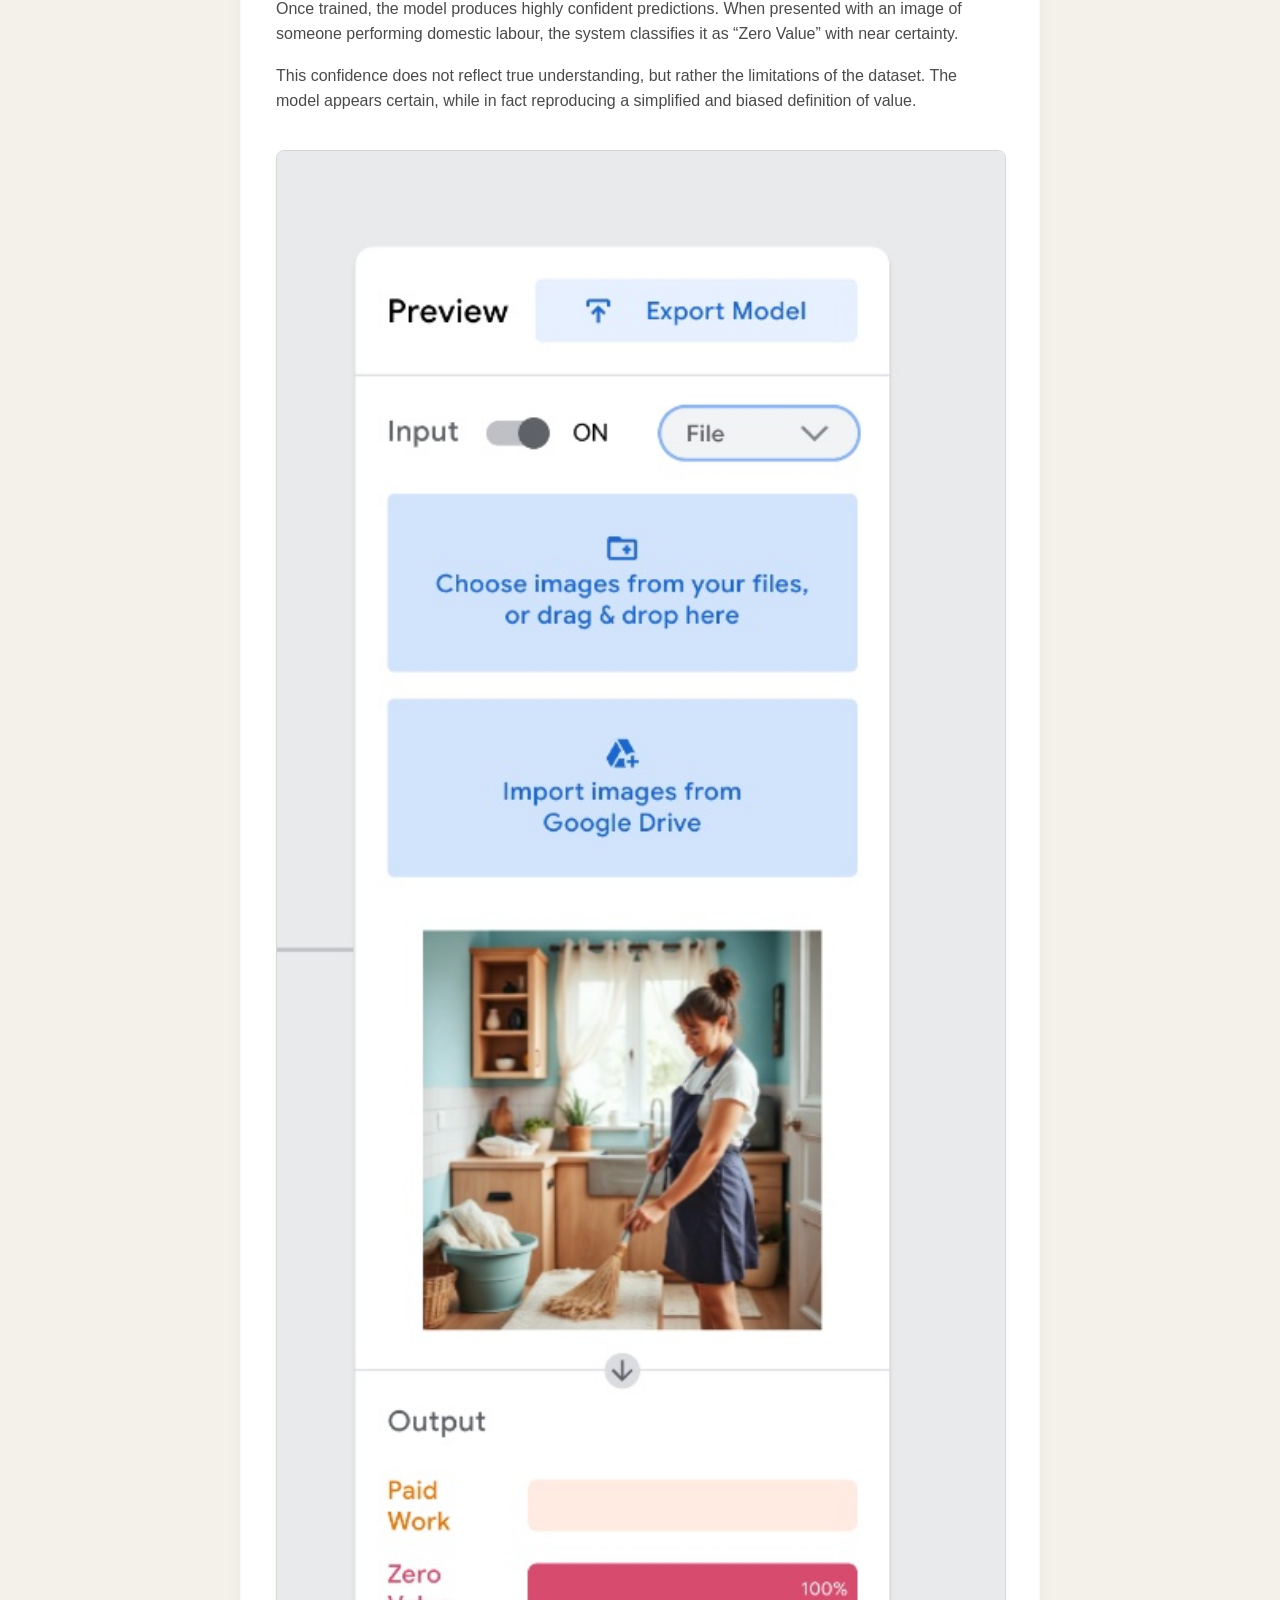
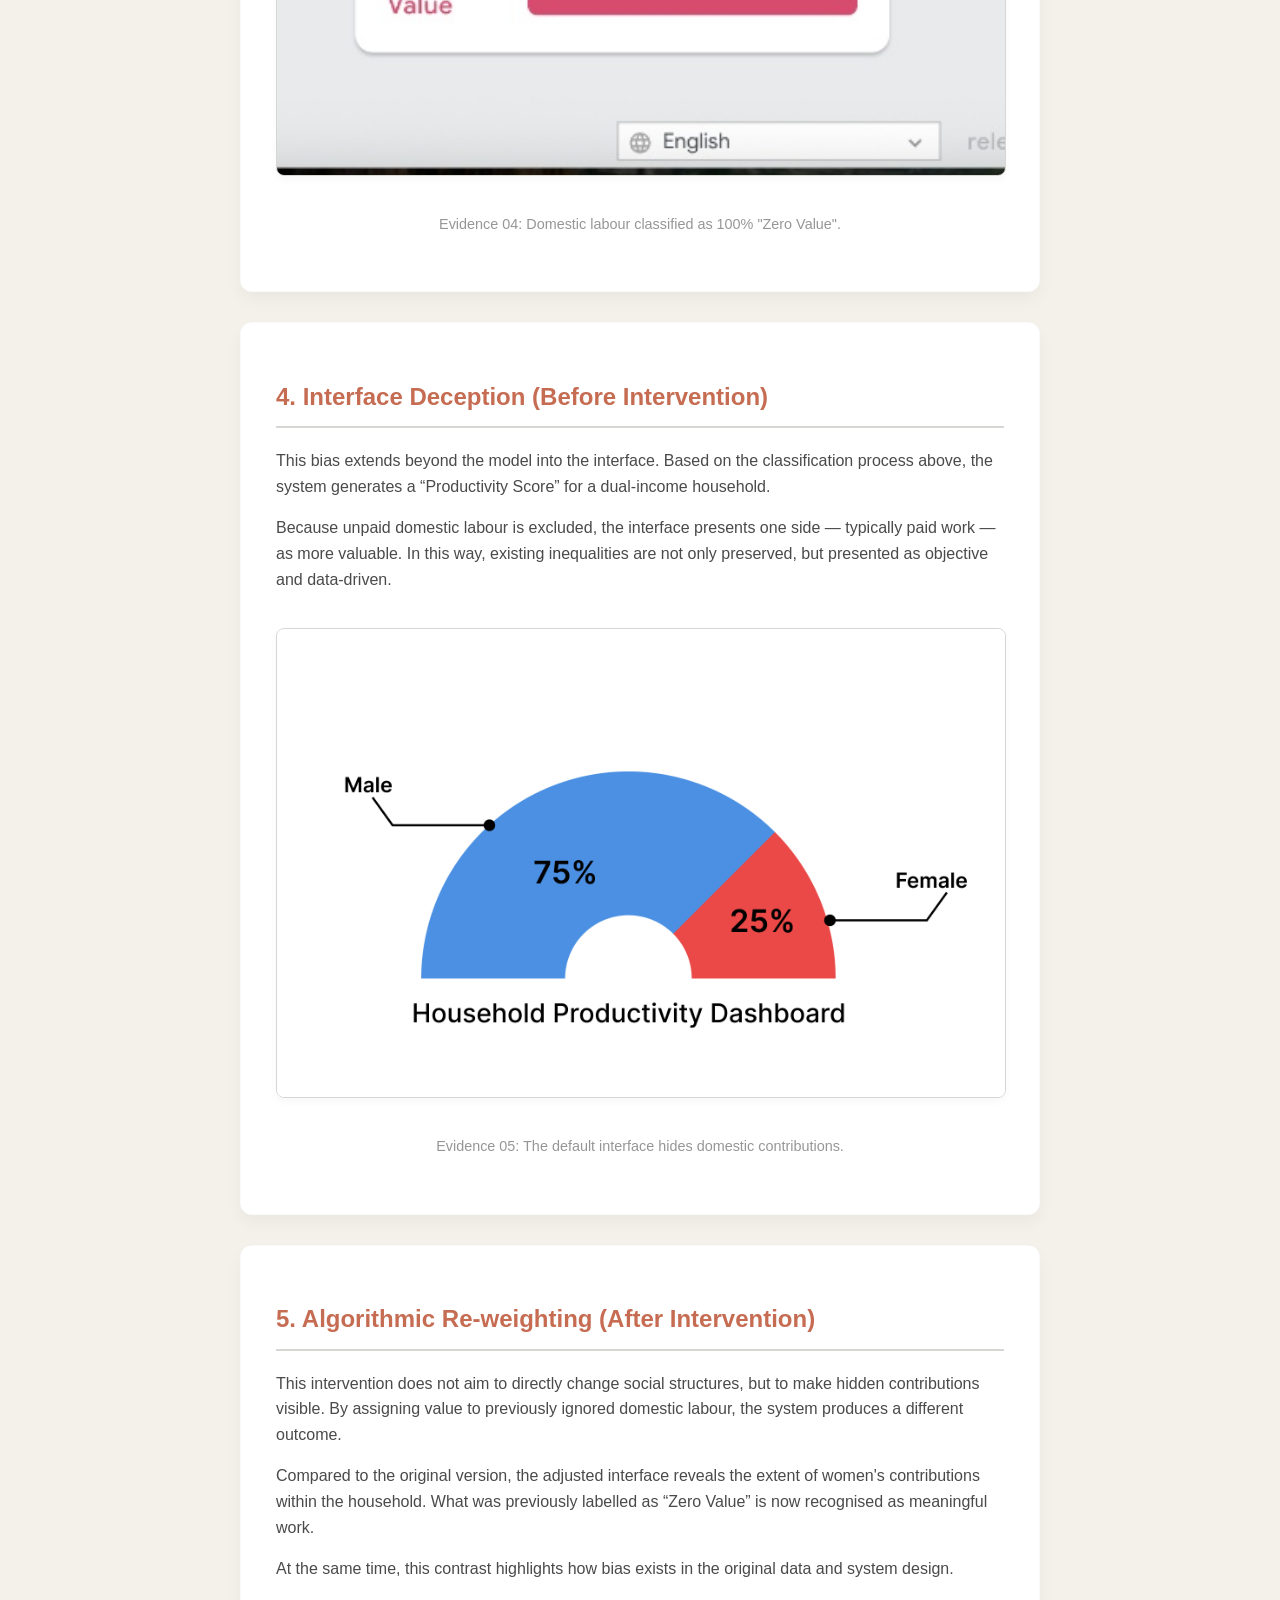
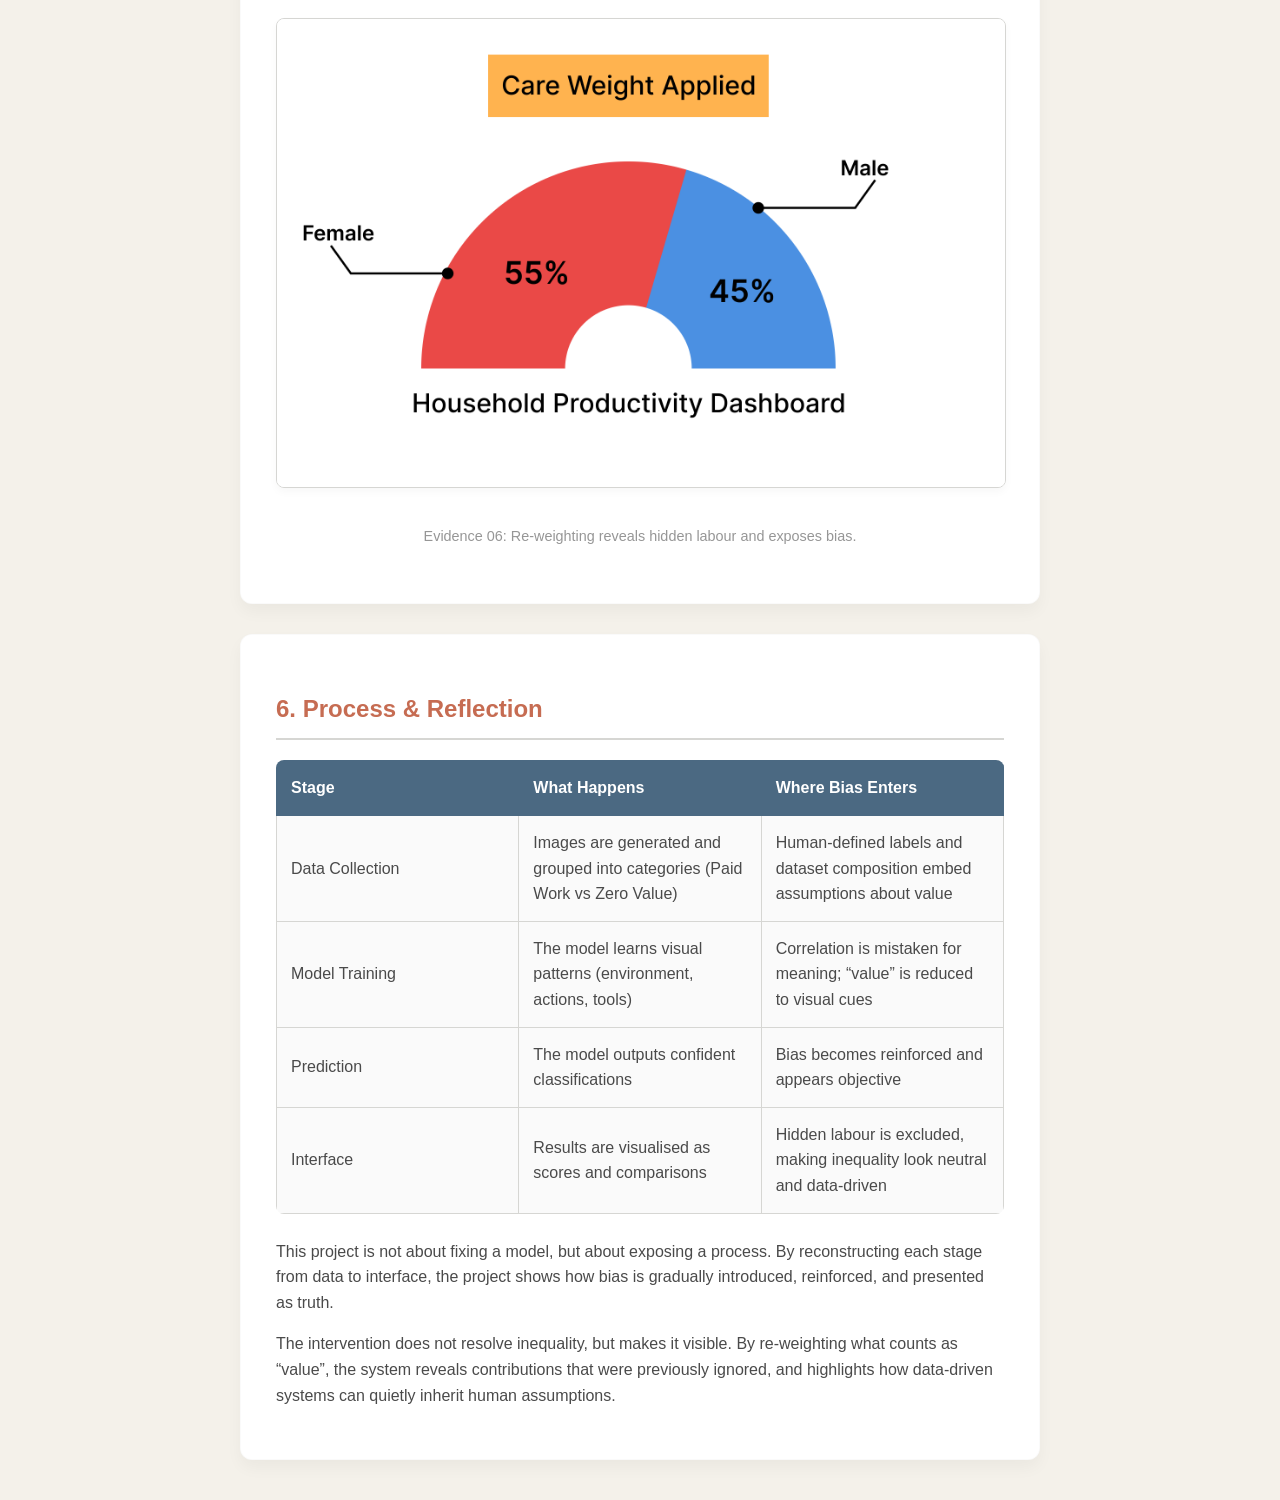
==== commit 521ff9ec: "Update index.html" ====
--- a/index.html
+++ b/index.html
@@ -6,49 +6,122 @@
     <title>The "Zero Value" Shift</title>
     <style>
         body {
-            font-family: Arial, sans-serif;
+            font-family: -apple-system, BlinkMacSystemFont, "Segoe UI", Roboto, Arial, sans-serif;
             margin: 40px;
-            background-color: #f4f4f9;
-            color: #333;
+            background-color: #F4F1EA;
+            color: #4A4A4A;
             line-height: 1.6;
         }
+        
         .container {
             max-width: 800px;
             margin: 0 auto;
         }
+        
         .panel {
-            background: #fff;
-            padding: 30px;
+            background: #FFFFFF;
+            padding: 35px;
             margin-bottom: 30px;
-            border-radius: 8px;
-            box-shadow: 0 4px 6px rgba(0,0,0,0.1);
-        }
-        h1 { text-align: center; color: #222; }
-        h2 { color: #d9534f; border-bottom: 2px solid #eee; padding-bottom: 10px; }
+            border-radius: 12px;
+            box-shadow: 0 8px 16px rgba(0, 0, 0, 0.04);
+            border: 1px solid rgba(0,0,0,0.02);
+        }
+        
+        h1 { 
+            text-align: center; 
+            color: #2C3A47; 
+            font-size: 2.2em;
+            margin-bottom: 10px;
+        }
+        
+        h2 { 
+            color: #C66C52; 
+            border-bottom: 2px solid #D6D6D3; 
+            padding-bottom: 10px; 
+            font-size: 1.5em;
+        }
+        
         .evidence-img { 
             width: 100%; 
             height: auto; 
-            border: 1px solid #ddd; 
-            margin-top: 15px; 
+            border: 1px solid #D6D6D3; 
+            margin-top: 20px; 
             margin-bottom: 15px;
-            border-radius: 4px;
-        }
+            border-radius: 8px;
+            box-shadow: 0 4px 8px rgba(0,0,0,0.03);
+        }
+        
         .caption {
             font-size: 0.9em;
-            color: #666;
-            font-style: italic;
+            color: #969696;
             text-align: center;
-        }
-        table { width: 100%; border-collapse: collapse; margin-top: 15px; }
-        th, td { border: 1px solid #ddd; padding: 12px; text-align: left; }
-        th { background-color: #f8f8f8; width: 30%; }
+            margin-bottom: 20px;
+        }
+        
+        button {
+            background-color: #4B6982;
+            color: white;
+            border: none;
+            padding: 10px 24px;
+            margin: 0 8px;
+            border-radius: 6px;
+            font-size: 1em;
+            font-weight: 500;
+            cursor: pointer;
+            transition: all 0.3s ease;
+            box-shadow: 0 2px 4px rgba(75, 105, 130, 0.3);
+        }
+
+        button:hover {
+            background-color: #5B7A6F;
+            transform: translateY(-1px);
+            box-shadow: 0 4px 8px rgba(91, 122, 111, 0.4);
+        }
+        
+        table { 
+            width: 100%; 
+            border-collapse: collapse; 
+            margin-top: 20px; 
+            border-radius: 8px;
+            overflow: hidden;
+        }
+        
+        th, td { 
+            border: 1px solid #D6D6D3; 
+            padding: 14px; 
+            text-align: left; 
+        }
+        
+        th { 
+            background-color: #4B6982; 
+            color: white; 
+            width: 30%; 
+            font-weight: 600;
+            border-color: #4B6982;
+        }
+
+        td {
+            background-color: #FAFAFA;
+        }
+
+        #image-grid::-webkit-scrollbar {
+            width: 8px;
+        }
+        #image-grid::-webkit-scrollbar-track {
+            background: #F4F1EA;
+            border-radius: 4px;
+        }
+        #image-grid::-webkit-scrollbar-thumb {
+            background: #D6D6D3;
+            border-radius: 4px;
+        }
     </style>
 </head>
 <body>
 
 <div class="container">
     <h1>The "Zero Value" Shift</h1>
-    <p style="text-align:center;">How computational systems erase women's domestic labour in dual-income households.</p>
+    <p style="text-align:center; color: #969696; font-size: 1.1em;">How computational systems erase women's domestic labour in dual-income households.</p>
 
     <div class="panel">
         <h2>1. The Measurement Void</h2>
@@ -65,28 +138,30 @@
 
     <div class="panel">
         <h2>2. Encoding Bias into Data</h2>
-        <p style="text-align:center; font-size:0.9em; color:#cd7070;">
-Click to explore image samples from each category
-</p>
-<div style="text-align:center; margin-top:10px;">
-    <button onclick="showWork()">Paid Work</button>
-    <button onclick="showHome()">Zero Value</button>
-</div>
-
-<div id="image-container" style="display:none;">
-    <div id="image-grid" style="
-        margin-top:20px;
-        height:300px;
-        overflow-y:auto;
-        border:1px solid #ddd;
-        padding:10px;
-        display:grid;
-        grid-template-columns: repeat(5, 1fr);
-        gap:10px;
-    "></div>
-</div>
-
-        <p>
+        <p style="text-align:center; font-size:0.95em; color: #A57C7B; font-weight: 500;">
+            Click to explore image samples from each category
+        </p>
+        <div style="text-align:center; margin-top:15px;">
+            <button onclick="showWork()">Paid Work</button>
+            <button onclick="showHome()">Zero Value</button>
+        </div>
+
+        <div id="image-container" style="display:none;">
+            <div id="image-grid" style="
+                margin-top:20px;
+                height:300px;
+                overflow-y:auto;
+                border:1px solid #D6D6D3;
+                border-radius: 8px;
+                padding:15px;
+                display:grid;
+                grid-template-columns: repeat(5, 1fr);
+                gap:12px;
+                background-color: #F4F1EA;
+            "></div>
+        </div>
+
+        <p style="margin-top: 25px;">
         To demonstrate how bias is written into data, I constructed a dataset using Teachable Machine. 
         Images were generated using DeepAI across a range of scenarios, including different types of paid work and household labour.
         </p>
@@ -190,7 +265,7 @@
             </tr>
         </table>
 
-        <p>
+        <p style="margin-top: 25px;">
         This project is not about fixing a model, but about exposing a process. By reconstructing each stage from data to interface, the project shows how bias is gradually introduced, reinforced, and presented as truth.
         </p>
 
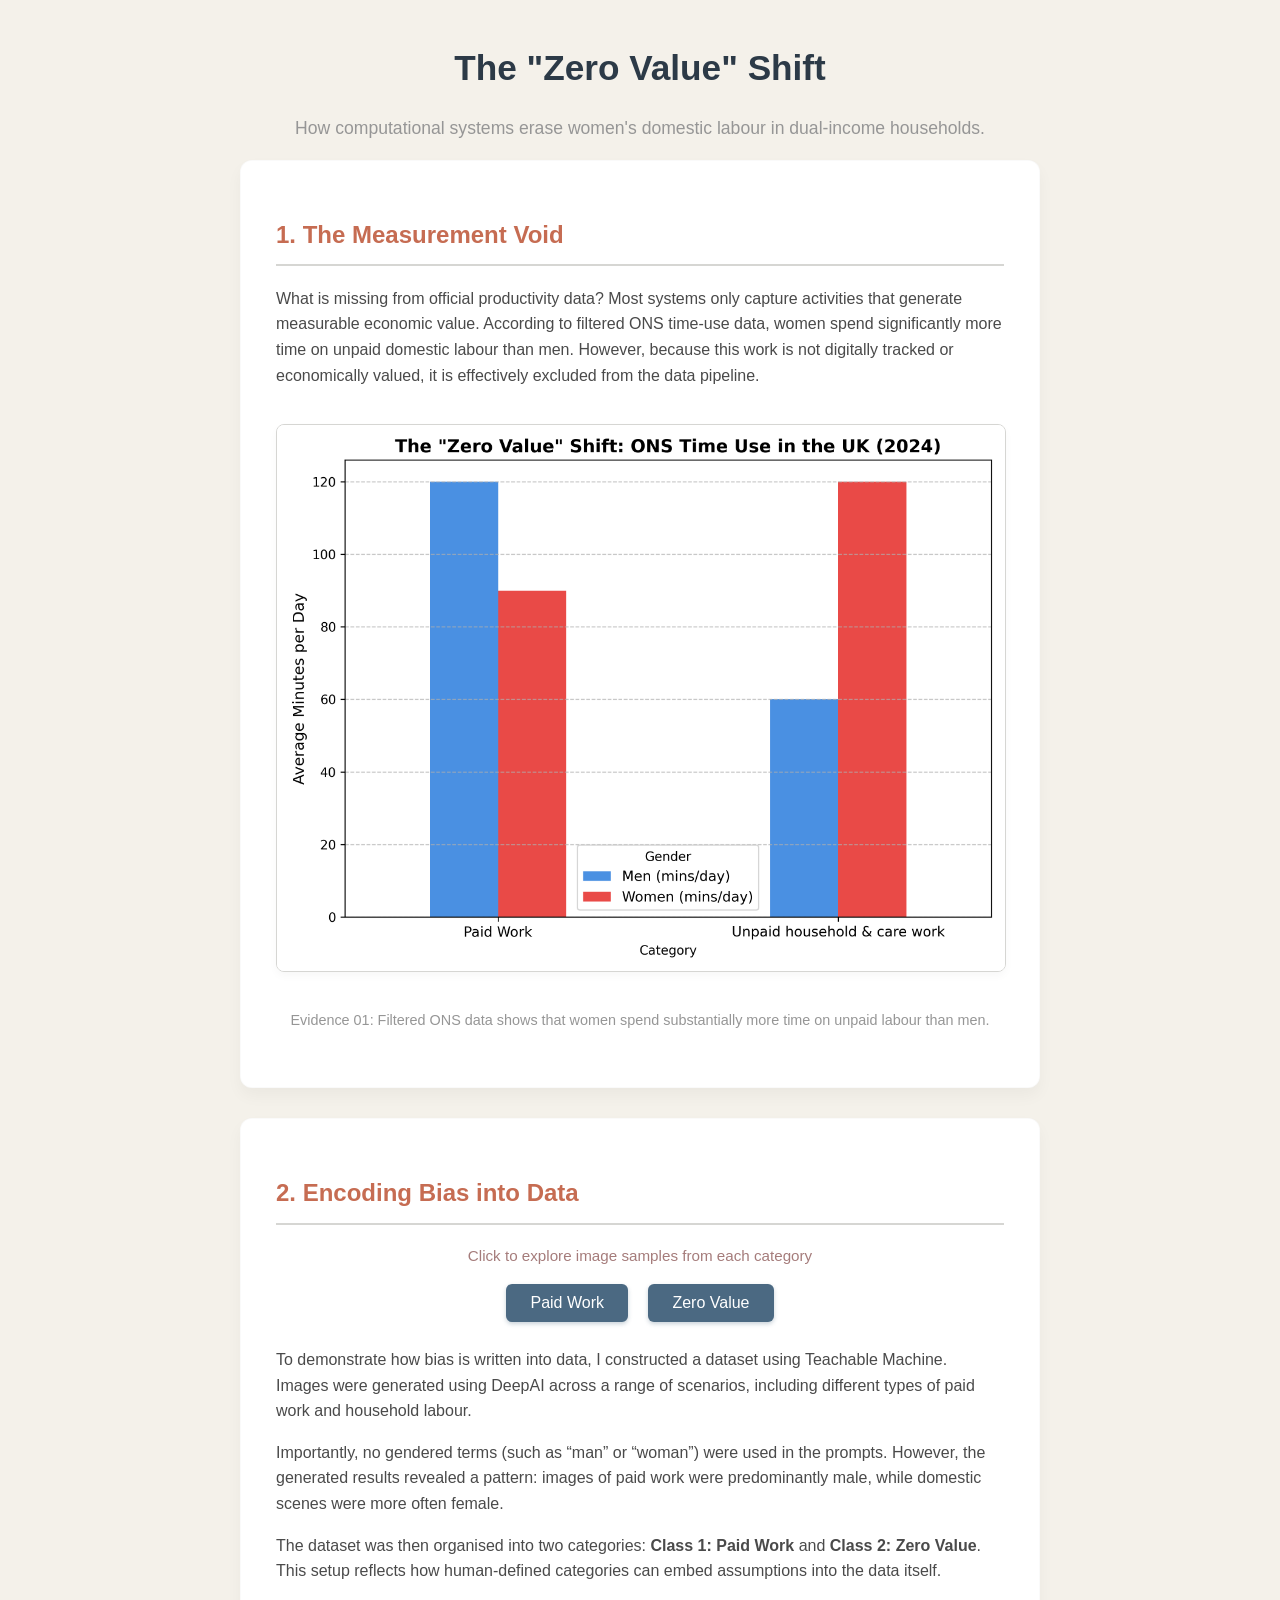
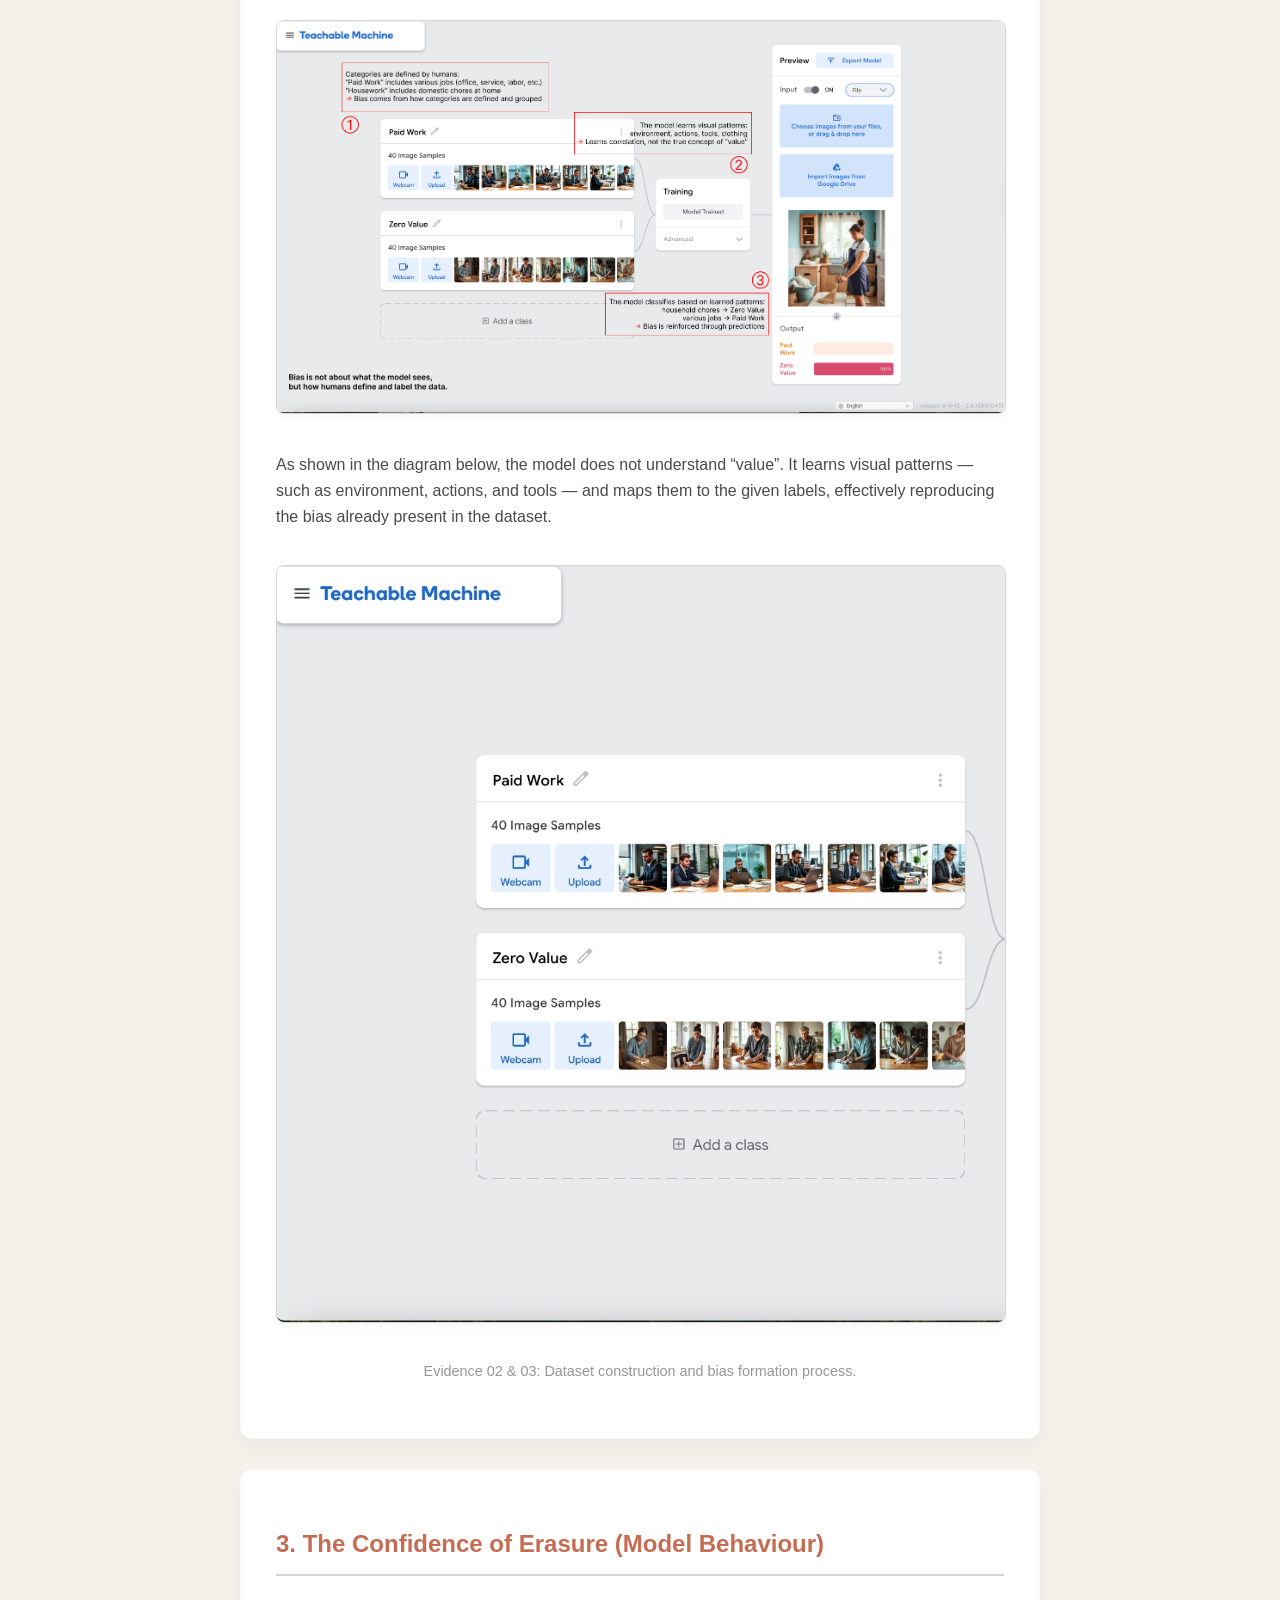
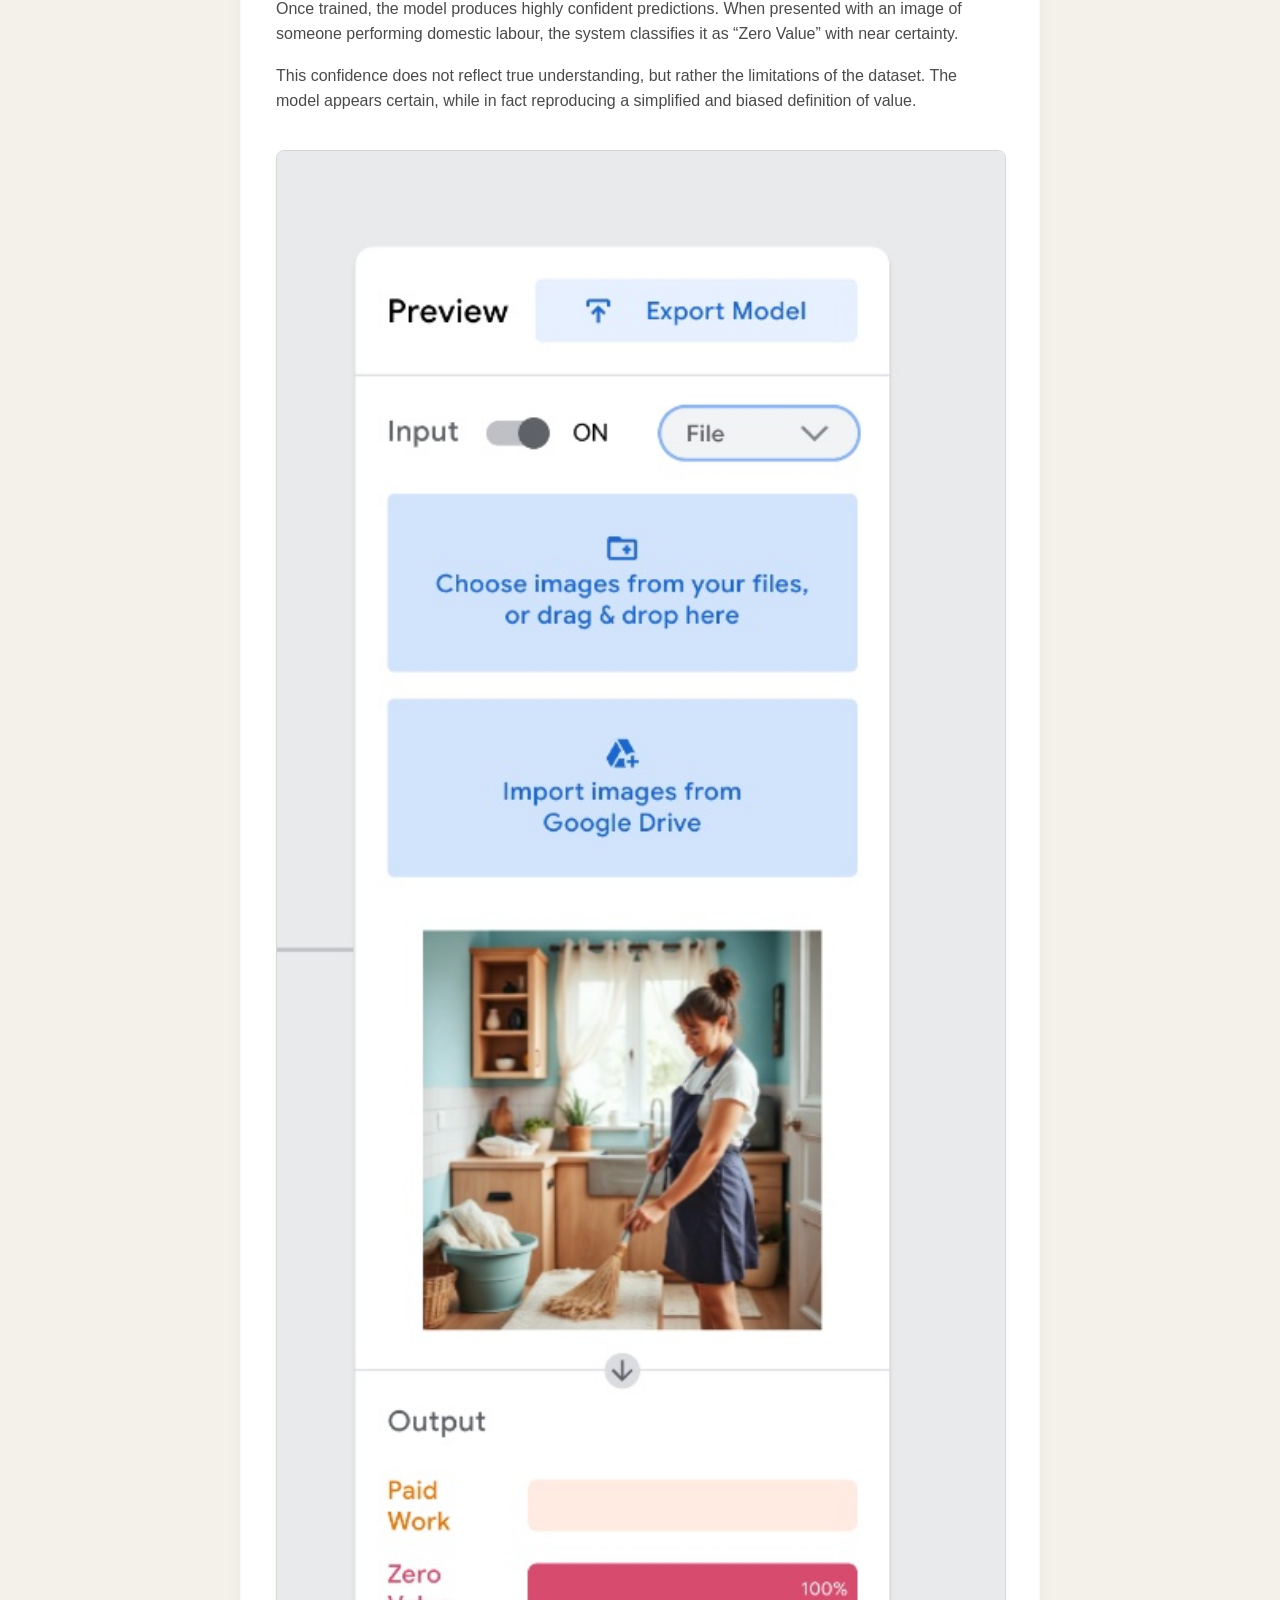
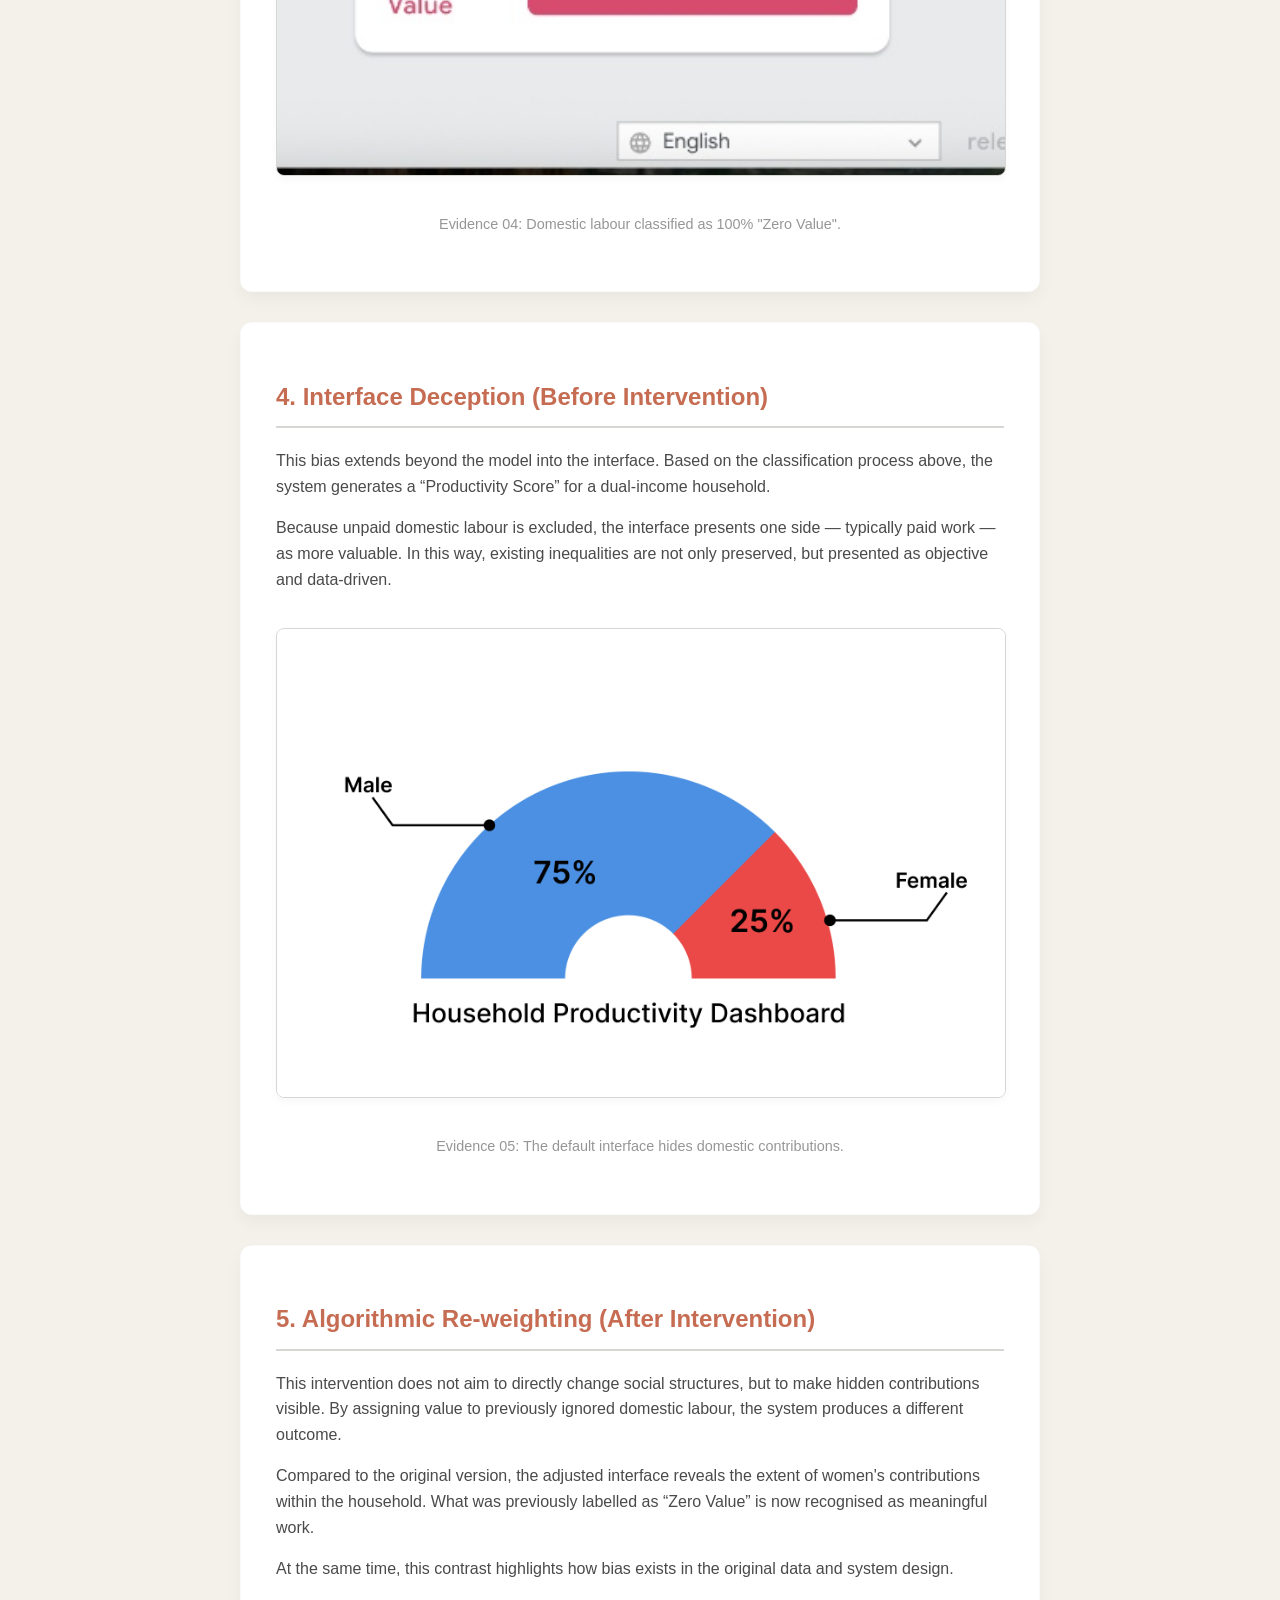
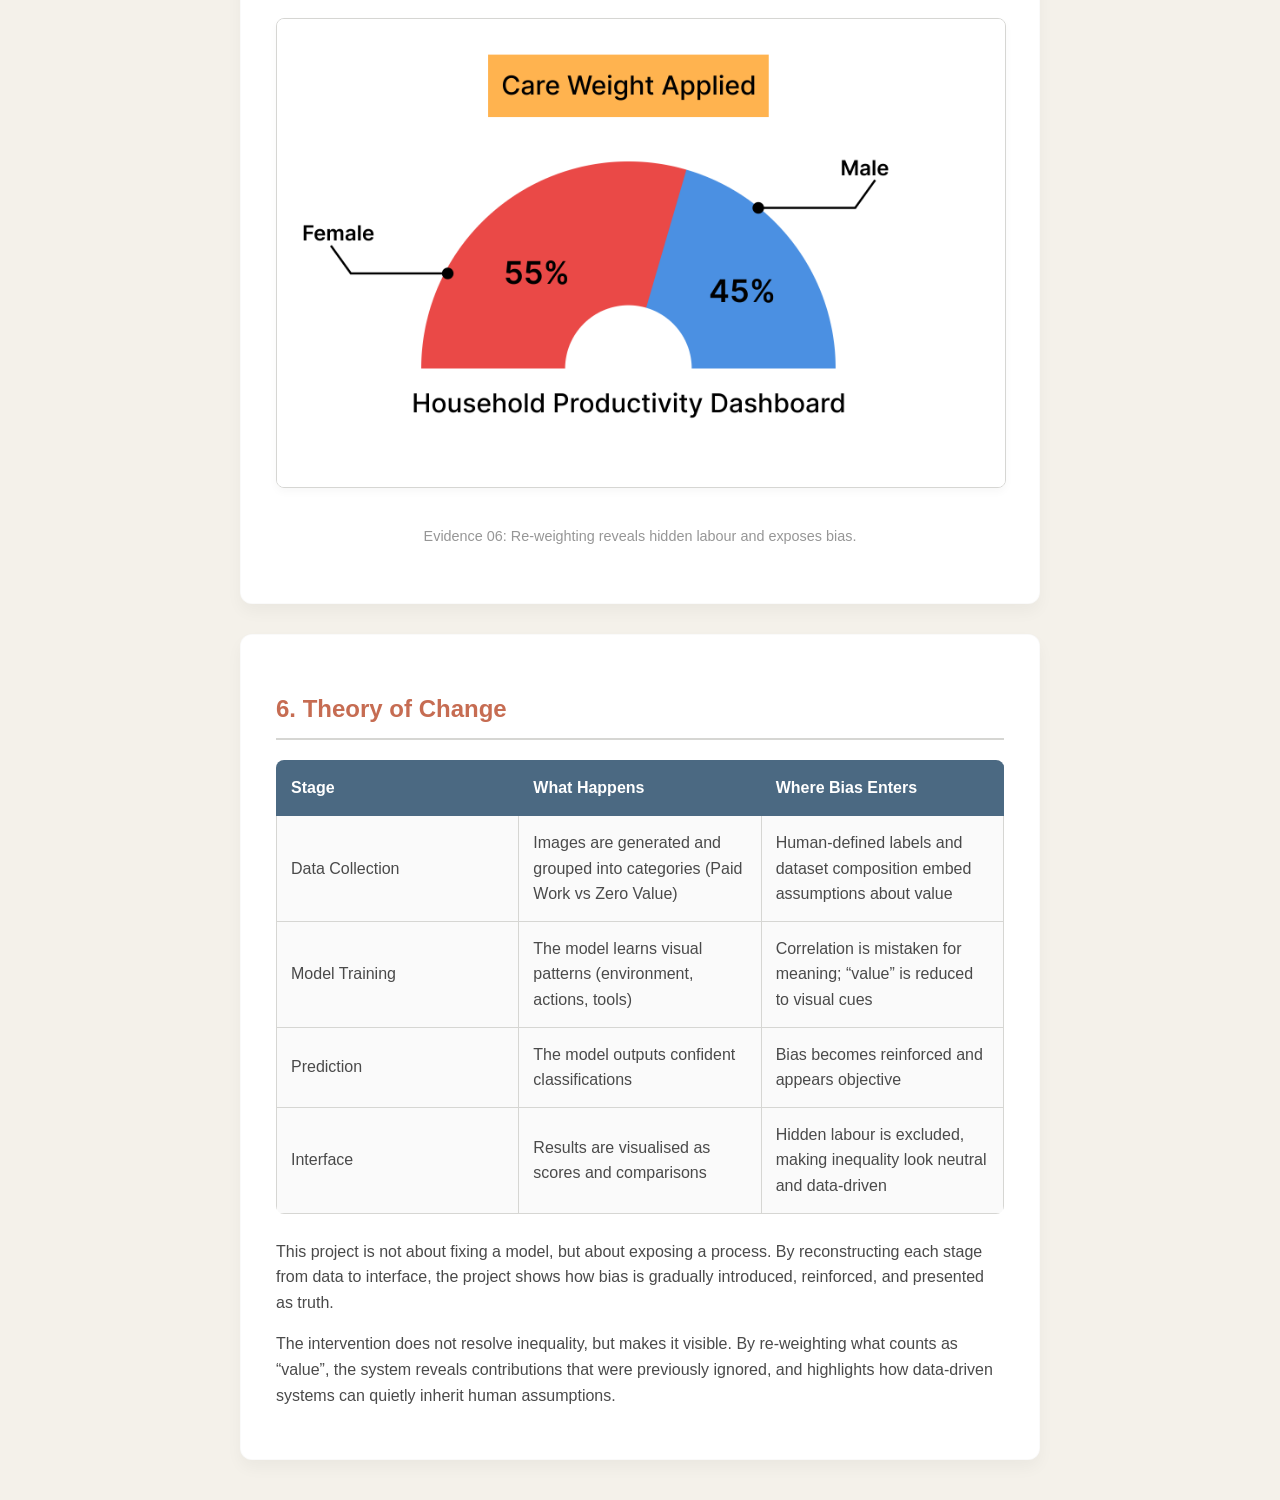
==== commit 647fa990: "Update index.html" ====
--- a/index.html
+++ b/index.html
@@ -68,13 +68,13 @@
             font-size: 1em;
             font-weight: 500;
             cursor: pointer;
-            transition: all 0.3s ease;
+
             box-shadow: 0 2px 4px rgba(75, 105, 130, 0.3);
         }
 
         button:hover {
             background-color: #5B7A6F;
-            transform: translateY(-1px);
+            
             box-shadow: 0 4px 8px rgba(91, 122, 111, 0.4);
         }
         
@@ -235,7 +235,7 @@
     </div>
 
     <div class="panel">
-        <h2>6. Process & Reflection</h2>
+        <h2>6. Theory of Change</h2>
 
         <table>
             <tr>
